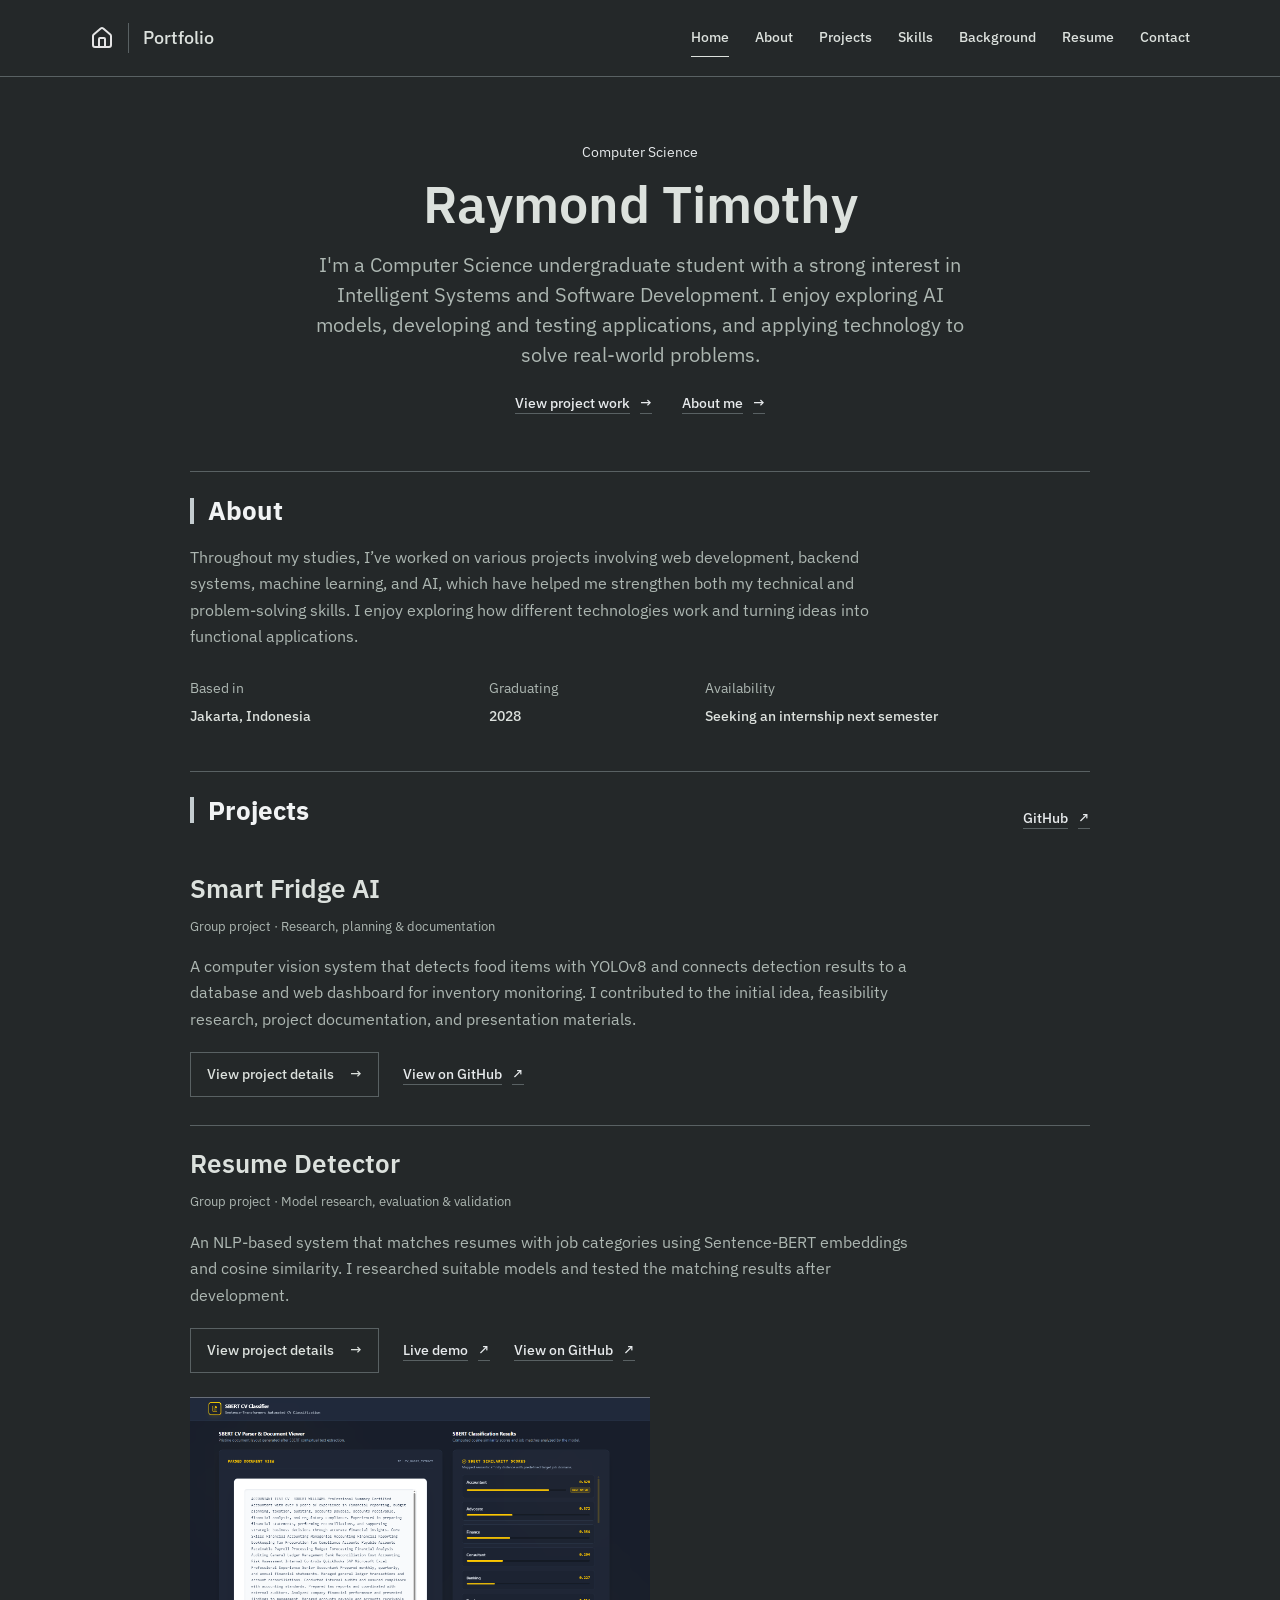
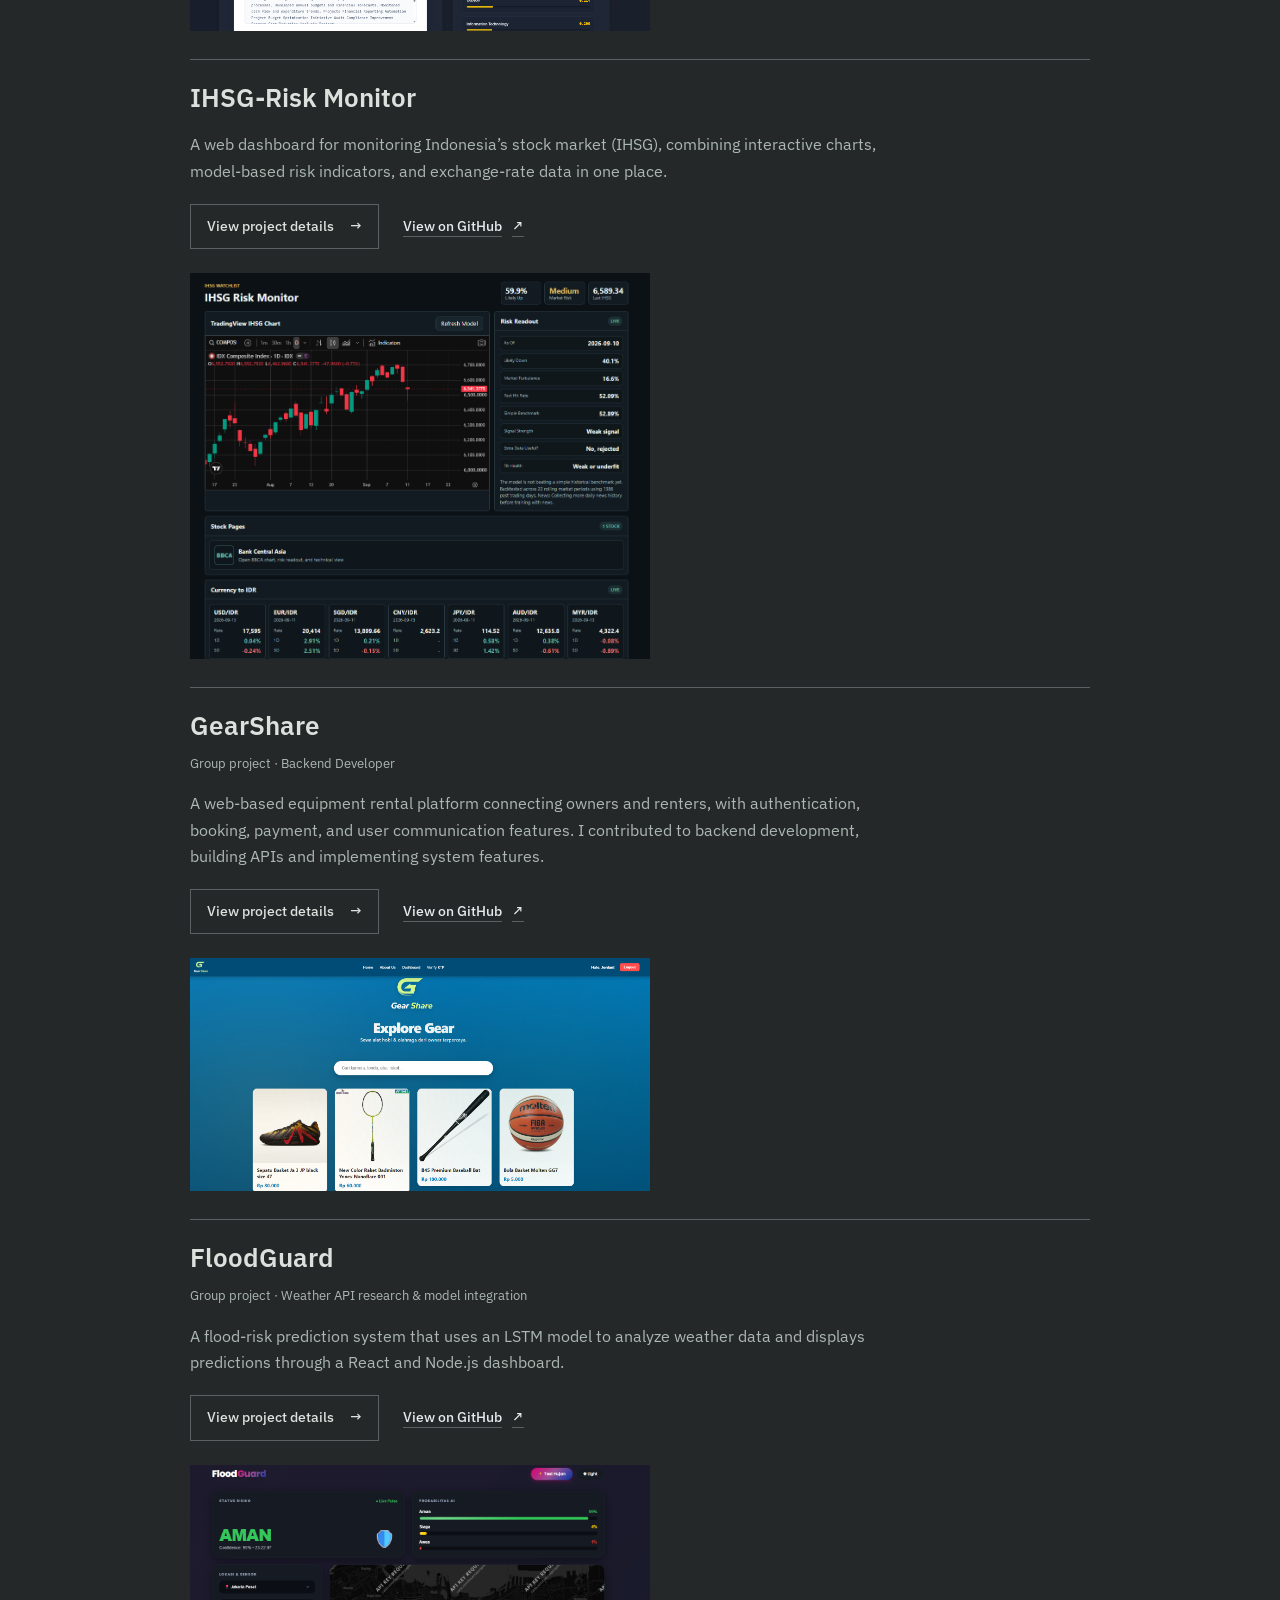
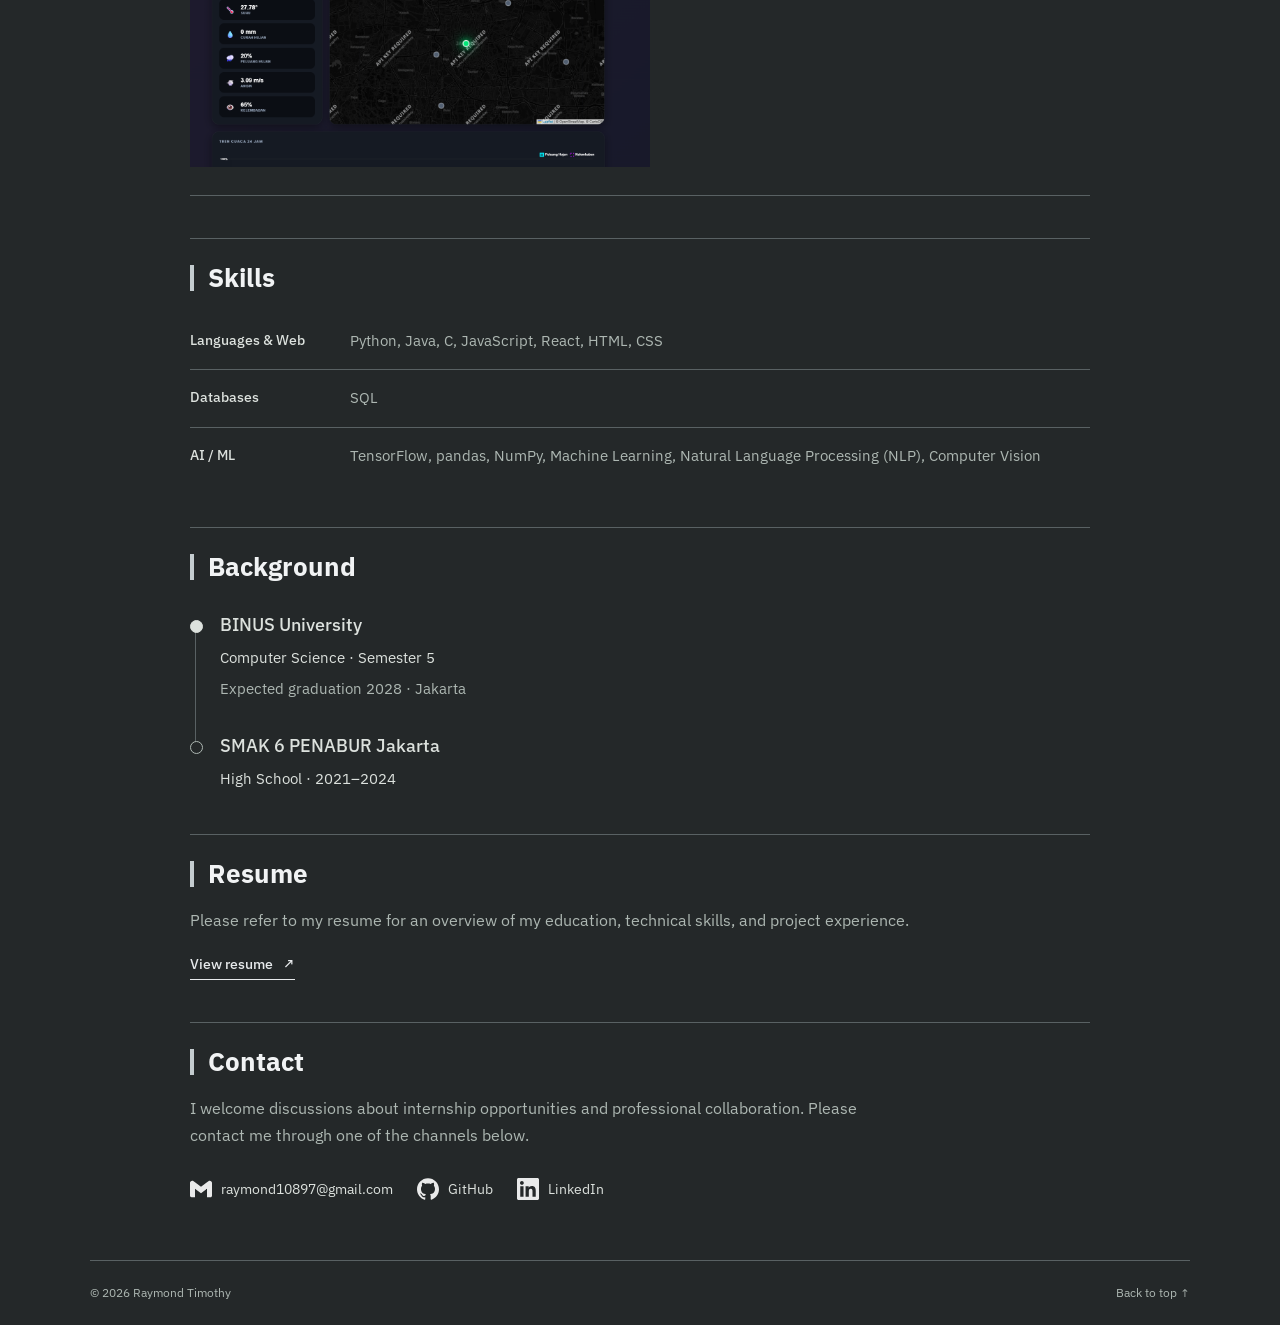
==== index.html @ d6588d93 "Initial commit" ====
<!doctype html>
<html lang="en">
<head>
  <meta charset="UTF-8" />
  <meta name="viewport" content="width=device-width, initial-scale=1" />
  <meta name="theme-color" content="#242829" />
  <meta name="description" content="Raymond Timothy, Computer Science student at Bina Nusantara University. Project work, academic background, resume, and contact information." />
  <title>Raymond Timothy | Portfolio</title>
  <link rel="icon" type="image/svg+xml" href="data:image/svg+xml,%3Csvg xmlns='http://www.w3.org/2000/svg' viewBox='0 0 64 64'%3E%3Crect width='64' height='64' rx='6' fill='%23844b38'/%3E%3Ctext x='12' y='45' font-family='Arial' font-size='40' fill='white'%3Er%3C/text%3E%3C/svg%3E" />
  <link rel="stylesheet" href="styles.css?v=20260926-previews" />
  <script src="script.js?v=20260923" defer></script>
</head>
<body>
  <a class="skip-link" href="#main">Skip to content</a>
  <header class="site-header">
    <div class="wrap header-inner">
      <a class="wordmark" href="#home" aria-label="Raymond Timothy, home" title="Home"><img class="home-icon" src="assets/house.svg" width="24" height="24" alt="" /><span>Portfolio</span></a>
      <button class="menu-toggle" type="button" aria-expanded="false" aria-controls="site-nav">Menu</button>
      <nav class="site-nav" id="site-nav" aria-label="Main navigation">
        <a href="#home" class="active" aria-current="location">Home</a>
        <a href="#about">About</a>
        <a href="#projects">Projects</a>
        <a href="#skills">Skills</a>
        <a href="#background">Background</a>
        <a href="#resume">Resume</a>
        <a href="#contact">Contact</a>
      </nav>
    </div>
  </header>
  <main id="main" class="wrap">
    <section class="intro" id="home" aria-labelledby="intro-title">
      <p class="intro-label">Computer Science</p>
      <h1 id="intro-title">Raymond Timothy</h1>
      <p class="intro-copy">I'm a Computer Science undergraduate student with a strong interest in Intelligent Systems and Software Development. I enjoy exploring AI models, developing and testing applications, and applying technology to solve real-world problems.</p>
      <div class="intro-links"><a class="text-link" href="#projects">View project work <span aria-hidden="true">&rarr;</span></a><a class="text-link" href="#about">About me <span aria-hidden="true">&rarr;</span></a></div>
    </section>

    <div class="portfolio-grid">
      <section class="section about-section" id="about" aria-labelledby="about-title">
        <h2 id="about-title">About</h2>
        <p class="section-copy">Throughout my studies, I&rsquo;ve worked on various projects involving web development, backend systems, machine learning, and AI, which have helped me strengthen both my technical and problem-solving skills. I enjoy exploring how different technologies work and turning ideas into functional applications.</p>
        <dl class="about-facts"><div><dt>Based in</dt><dd>Jakarta, Indonesia</dd></div><div><dt>Graduating</dt><dd>2028</dd></div><div><dt>Availability</dt><dd>Seeking an internship next semester</dd></div></dl>
      </section>

      <section class="section projects-section" id="projects" aria-labelledby="projects-title">
        <div class="section-heading"><h2 id="projects-title">Projects</h2><a class="text-link" href="https://github.com/Ray1312" target="_blank" rel="noopener noreferrer">GitHub <span aria-hidden="true">&nearr;</span></a></div>
        <div class="project-list">
          <article class="project project-showcase" aria-labelledby="smart-fridge-title">
            <h3 id="smart-fridge-title">Smart Fridge AI</h3>
            <p class="section-note">Group project &middot; Research, planning &amp; documentation</p>
            <p class="section-copy">A computer vision system that detects food items with YOLOv8 and connects detection results to a database and web dashboard for inventory monitoring. I contributed to the initial idea, feasibility research, project documentation, and presentation materials.</p>
            <div class="project-actions">
              <a class="button secondary" href="smart-fridge-ai.html">View project details <span aria-hidden="true">&rarr;</span></a>
              <a class="text-link" href="https://github.com/FireClow/smart-fridge-ai" target="_blank" rel="noopener noreferrer">View on GitHub <span aria-hidden="true">&nearr;</span></a>
            </div>
          </article>
          <article class="project project-showcase" aria-labelledby="resume-detector-title">
            <h3 id="resume-detector-title">Resume Detector</h3>
            <p class="section-note">Group project &middot; Model research, evaluation &amp; validation</p>
            <p class="section-copy">An NLP-based system that matches resumes with job categories using Sentence-BERT embeddings and cosine similarity. I researched suitable models and tested the matching results after development.</p>
            <div class="project-actions">
              <a class="button secondary" href="resume-detector.html">View project details <span aria-hidden="true">&rarr;</span></a>
              <a class="text-link" href="https://nlp-project-taupe.vercel.app/" target="_blank" rel="noopener noreferrer">Live demo <span aria-hidden="true">&nearr;</span></a>
              <a class="text-link" href="https://github.com/berubob/Natural-Language-Processing-Project-Binus" target="_blank" rel="noopener noreferrer">View on GitHub <span aria-hidden="true">&nearr;</span></a>
            </div>
            <a class="project-screenshot" href="assets/resume-detector-results.png" target="_blank" rel="noopener" aria-label="View full-size Resume Detector screenshot"><img src="assets/resume-detector-results.png" width="1790" height="911" alt="Resume Detector displaying an accountant test resume and ranked job-category similarity scores, with Accountant as the best match" loading="lazy" /></a>
          </article>
          <article class="project project-showcase" aria-labelledby="ihsg-title">
            <h3 id="ihsg-title">IHSG-Risk Monitor</h3>
            <p class="section-copy">A web dashboard for monitoring Indonesia&rsquo;s stock market (IHSG), combining interactive charts, model-based risk indicators, and exchange-rate data in one place.</p>
            <div class="project-actions">
              <a class="button secondary" href="ihsg-risk-monitor.html">View project details <span aria-hidden="true">&rarr;</span></a>
              <a class="text-link" href="https://github.com/Ray1312/IHSG-Risk-Monitor" target="_blank" rel="noopener noreferrer">View on GitHub <span aria-hidden="true">&nearr;</span></a>
            </div>
            <a class="project-screenshot" href="assets/ihsg-risk-monitor.png" target="_blank" rel="noopener" aria-label="View full-size IHSG-Risk Monitor screenshot">
              <img src="assets/ihsg-risk-monitor.png" alt="IHSG-Risk Monitor dashboard with a stock chart, market-risk indicators, and currency exchange rates" loading="lazy" />
            </a>
          </article>
          <article class="project project-showcase" aria-labelledby="gearshare-title">
            <h3 id="gearshare-title">GearShare</h3>
            <p class="section-note">Group project &middot; Backend Developer</p>
            <p class="section-copy">A web-based equipment rental platform connecting owners and renters, with authentication, booking, payment, and user communication features. I contributed to backend development, building APIs and implementing system features.</p>
            <div class="project-actions">
              <a class="button secondary" href="gearshare.html">View project details <span aria-hidden="true">&rarr;</span></a>
              <a class="text-link" href="https://github.com/JordanSC10/AOL-Software-Engineering-Kelompok-7-LD01" target="_blank" rel="noopener noreferrer">View on GitHub <span aria-hidden="true">&nearr;</span></a>
            </div>
            <a class="project-screenshot" href="assets/gearshare-home.png" target="_blank" rel="noopener" aria-label="View full-size GearShare home-page screenshot"><img src="assets/gearshare-home.png" width="1735" height="878" alt="GearShare home page with equipment search, sports-equipment listings, and rental prices" loading="lazy" /></a>
          </article>
          <article class="project project-showcase" aria-labelledby="floodguard-title">
            <h3 id="floodguard-title">FloodGuard</h3>
            <p class="section-note">Group project &middot; Weather API research &amp; model integration</p>
            <p class="section-copy">A flood-risk prediction system that uses an LSTM model to analyze weather data and displays predictions through a React and Node.js dashboard.</p>
            <div class="project-actions">
              <a class="button secondary" href="floodguard.html">View project details <span aria-hidden="true">&rarr;</span></a>
              <a class="text-link" href="https://github.com/Ray1312/FloodGuard" target="_blank" rel="noopener noreferrer">View on GitHub <span aria-hidden="true">&nearr;</span></a>
            </div>
            <a class="project-screenshot" href="assets/floodguard.png" target="_blank" rel="noopener" aria-label="View full-size FloodGuard screenshot"><img src="assets/floodguard.png" alt="FloodGuard dashboard showing flood-risk status, model probabilities, weather readings, and a location map" loading="lazy" /></a>
          </article>
        </div>
      </section>

      <section class="section skills-section" id="skills" aria-labelledby="skills-title">
        <h2 id="skills-title">Skills</h2>
        <dl class="skills-list">
          <div><dt>Languages &amp; Web</dt><dd>Python, Java, C, JavaScript, React, HTML, CSS</dd></div>
          <div><dt>Databases</dt><dd>SQL</dd></div>
          <div><dt>AI / ML</dt><dd>TensorFlow, pandas, NumPy, Machine Learning, Natural Language Processing (NLP), Computer Vision</dd></div>
        </dl>
      </section>

      <section class="section background-section" id="background" aria-labelledby="background-title">
        <h2 id="background-title">Background</h2>
        <ol class="education-timeline" id="education" aria-label="Education, most recent first">
          <li class="background-entry current">
            <h3>BINUS University</h3>
            <p>Computer Science &middot; Semester 5</p>
            <p class="muted">Expected graduation 2028 &middot; Jakarta</p>
          </li>
          <li class="background-entry">
            <h3>SMAK 6 PENABUR Jakarta</h3>
            <p>High School &middot; 2021&ndash;2024</p>
          </li>
        </ol>
        <!-- Add professional experience here when available. -->
      </section>

      <section class="section resume-section" id="resume" aria-labelledby="resume-title">
        <h2 id="resume-title">Resume</h2>
        <p class="section-copy">Please refer to my resume for an overview of my education, technical skills, and project experience.</p>
        <a class="text-link document-link" href="https://canva.link/f8ffrnhii37bnav" target="_blank" rel="noopener noreferrer">View resume <span aria-hidden="true">&nearr;</span></a>
      </section>

      <section class="section contact-section" id="contact" aria-labelledby="contact-title">
        <h2 id="contact-title">Contact</h2>
        <p class="section-copy">I welcome discussions about internship opportunities and professional collaboration. Please contact me through one of the channels below.</p>
        <div class="contact-socials">
          <a href="mailto:raymond10897@gmail.com" title="Email raymond10897@gmail.com" aria-label="Email Raymond Timothy at raymond10897@gmail.com"><img src="assets/gmail.svg" width="22" height="22" alt="" /><span>raymond10897@gmail.com</span></a>
          <a href="https://github.com/Ray1312" target="_blank" rel="noopener noreferrer" title="Raymond Timothy on GitHub"><img src="assets/github.svg" width="22" height="22" alt="" /><span>GitHub</span></a>
          <a href="https://www.linkedin.com/in/raymond-5a33a2325" target="_blank" rel="noopener noreferrer" title="Raymond Timothy on LinkedIn"><img src="assets/linkedin.svg" width="22" height="22" alt="" /><span>LinkedIn</span></a>
        </div>
      </section>
    </div>
  </main>
  <footer class="site-footer wrap"><span>&copy; <span id="year">2026</span> Raymond Timothy</span><a href="#home">Back to top <span aria-hidden="true">&uarr;</span></a></footer>
</body>
</html>
---- styles.css ----
@import url('https://fonts.googleapis.com/css2?family=IBM+Plex+Sans:wght@400;500;600;700&display=swap');
:root {
  color-scheme:dark;
  --background:#242829;
  --surface:var(--background);
  --ink:#dce1dd;
  --muted:#adb7b2;
  --line:#596163;
  --accent:#e7eaec;
  --accent-background:radial-gradient(circle at top left, rgba(59, 130, 246, 0.10), transparent 35%), linear-gradient(135deg, #161A1D 0%, #1D2327 50%, #111416 100%);
  --green:var(--accent);
  --burgundy:var(--accent);
  --focus:#9eced8;
}
* { box-sizing:border-box; letter-spacing:0; }
html { scroll-behavior:smooth; scroll-padding-top:96px; }
body {
  margin:0;
  min-height:100vh;
  background:var(--background);
  color:var(--ink);
  font:16px/1.65 'IBM Plex Sans',Arial,sans-serif;
}
button,a { font:inherit; }
a { color:inherit; text-decoration:none; }
a:focus-visible,button:focus-visible,summary:focus-visible { outline:3px solid var(--focus); outline-offset:5px; }
button,summary { cursor:pointer; }
h1,h2,h3,p,figure { margin:0; }
img { display:block; max-width:100%; }
.wrap { width:min(1100px,calc(100% - 64px)); margin-inline:auto; }
.skip-link { position:absolute; top:-90px; left:18px; z-index:100; padding:10px 16px; background:var(--ink); color:var(--background); }
.skip-link:focus { top:12px; }
.site-header { position:sticky; top:0; z-index:20; background:var(--background); border-bottom:1px solid var(--line); }
.header-inner { min-height:76px; display:flex; align-items:center; justify-content:space-between; gap:30px; }
.wordmark { display:flex; align-items:center; gap:14px; min-height:44px; font-size:18px; font-weight:500; white-space:nowrap; }
.home-icon { width:24px; height:24px; flex-shrink:0; filter:invert(1); opacity:.88; }
.wordmark > span:last-child { border-left:1px solid var(--line); padding-left:14px; }
.site-nav { display:flex; align-items:center; gap:26px; }
.site-nav a { position:relative; color:var(--ink); font-size:14px; font-weight:500; padding:10px 0; }
.site-nav a::after { content:''; position:absolute; bottom:3px; left:0; right:0; height:1px; background:var(--ink); transform:scaleX(0); transform-origin:left; transition:transform .16s; }
.site-nav a:hover::after,.site-nav a.active::after { transform:scaleX(1); }
.menu-toggle { display:none; border:1px solid var(--line); color:var(--ink); background:transparent; padding:7px 12px; border-radius:0; font-size:14px; }
.intro { padding:64px 0 56px; }
.intro-label { font-size:14px; color:var(--accent); margin-bottom:10px; }
h1 { font-size:52px; line-height:1.15; font-weight:600; }
h1 > span { color:var(--accent); }
.intro-copy { max-width:650px; font-size:20px; color:var(--muted); line-height:1.5; margin-top:16px; }
.intro-links { display:flex; flex-wrap:wrap; gap:30px; margin-top:22px; }
.text-link { display:inline-flex; align-items:center; gap:10px; color:var(--accent); font-size:14px; font-weight:500; text-decoration:underline; text-decoration-color:var(--line); text-decoration-thickness:1px; text-underline-offset:5px; transition:text-decoration-color .15s; }
.text-link:hover { text-decoration-color:currentColor; }
.portfolio-grid { display:grid; grid-template-columns:minmax(0,1fr); gap:42px; padding-bottom:48px; align-items:start; }
.section { min-width:0; border-top:1px solid var(--line); padding-top:22px; background:transparent; }
h2 { font-size:22px; font-weight:700; line-height:1.3; }
.section h2 { display:flex; align-items:center; gap:14px; color:#f1f3f4; font-size:26px; }
.section h2::before { content:''; width:4px; height:26px; flex-shrink:0; background:#c4cccf; }
.section-heading { display:flex; justify-content:space-between; align-items:baseline; gap:20px; }
.section-note { font-size:13px; color:var(--muted); margin-top:10px; }
.section-copy { max-width:72ch; color:var(--muted); margin-top:16px; }
.project-list { margin-top:20px; }
.project { border-bottom:1px solid var(--line); }
.project-showcase { padding:20px 0 28px; }
.project-showcase h3 { font-size:26px; font-weight:600; line-height:1.35; overflow-wrap:anywhere; }
.project-actions { display:flex; align-items:center; flex-wrap:wrap; gap:16px 24px; margin-top:20px; }
.project-actions .button:hover { border-color:var(--accent); }
.project-page h1 { overflow-wrap:anywhere; }
.project-page .project-screenshot { margin-top:28px; }
.project-screenshot { display:block; width:100%; margin-top:24px; }
.projects-section .project-screenshot { max-width:460px; }
.project-screenshot img { width:100%; height:auto; }
.project-screenshot img[src$="ihsg-risk-monitor.png"] { aspect-ratio:1067 / 894; object-fit:cover; object-position:bottom; }
.case-study summary { list-style:none; padding:20px 0; }
.case-study summary::-webkit-details-marker { display:none; }
.case-study summary h3 { display:flex; align-items:center; justify-content:space-between; gap:20px; font-size:26px; font-weight:600; line-height:1.35; transition:color .15s; }
.case-study summary:hover h3,.case-study[open] summary h3 { color:var(--accent); }
.project-action { display:inline-flex; align-items:center; gap:16px; flex-shrink:0; font-size:13px; font-weight:400; color:var(--muted); }
.disclosure-icon { display:inline-grid; place-items:center; width:24px; height:24px; font-size:23px; color:var(--ink); transition:transform .15s; }
.case-study[open] .disclosure-icon { transform:rotate(45deg); }
.project-details { margin:2px 0 16px; }
.project-details > div { display:grid; grid-template-columns:85px minmax(0,1fr); gap:15px; padding:7px 0; font-size:14px; }
.project-details dt { font-weight:500; }
.project-details dd { color:var(--muted); margin:0; }
.project-links { color:var(--muted); font-size:13px; padding-bottom:20px; }
.about-facts { margin:20px 0 0; }
.about-facts > div { display:grid; grid-template-columns:95px minmax(0,1fr); gap:14px; padding:5px 0; font-size:14px; }
.about-facts dt { color:var(--muted); }
.about-facts dd { margin:0; font-weight:500; }
.about-visual { max-width:650px; margin-top:22px; }
.about-visual img { width:100%; height:128px; object-fit:cover; object-position:center 57%; border-radius:0; filter:saturate(.65); }
.skills-list { margin:18px 0 0; }
.skills-list > div { display:grid; grid-template-columns:140px minmax(0,1fr); gap:20px; padding:10px 0; }
.skills-list dt { font-size:14px; font-weight:500; }
.skills-list dd { margin:0; color:var(--muted); font-size:15px; }
.background-entry { margin-top:22px; }
.education-timeline { list-style:none; margin:28px 0 0; padding:0; }
.education-timeline .background-entry { position:relative; margin:0; padding:0 0 32px 30px; }
.education-timeline .background-entry:last-child { padding-bottom:0; }
.education-timeline .background-entry:not(:last-child)::before { content:''; position:absolute; left:5px; top:13px; bottom:-9px; width:1px; background:var(--line); }
.education-timeline .background-entry::after { content:''; position:absolute; left:0; top:8px; width:11px; height:11px; border:1px solid var(--muted); border-radius:50%; background:var(--background); }
.education-timeline .background-entry.current::after { background:var(--ink); border-color:var(--ink); }
.entry-label { font-size:13px; color:var(--accent); margin-bottom:8px; }
.background-entry h3 { font-size:18px; font-weight:500; line-height:1.45; margin-bottom:8px; }
.background-entry p { font-size:15px; }
.muted { color:var(--muted); }
.background-entry .muted { margin-top:6px; }
.document-link { margin-top:20px; border-bottom:1px solid var(--accent); padding-bottom:3px; text-decoration:none; }
.contact-socials { display:flex; align-items:center; flex-wrap:wrap; gap:14px 24px; margin-top:20px; }
.contact-socials a { display:inline-flex; align-items:center; gap:9px; min-height:44px; font-size:14px; border-bottom:1px solid transparent; transition:border-color .15s; }
.contact-socials a:hover { border-color:var(--accent); }
.contact-socials img { width:22px; height:22px; object-fit:contain; filter:invert(1); opacity:.9; }
.site-footer { border-top:1px solid var(--line); display:flex; justify-content:space-between; gap:20px; padding-block:22px; color:var(--muted); font-size:12px; }
.site-footer a:hover { color:var(--accent); }
.button { display:inline-flex; align-items:center; justify-content:center; gap:16px; padding:10px 16px; min-height:44px; font-size:14px; font-weight:500; border-radius:0; border:1px solid var(--line); }
.primary { background:var(--accent-background); border-color:var(--line); color:var(--accent); }
.primary:hover { border-color:var(--accent); }
.secondary { background:transparent; }
#main.wrap { max-width:900px; text-align:left; }
#home { text-align:center; }
#home .intro-copy { margin-inline:auto; }
#home .intro-links { justify-content:center; }
.about-facts { display:grid; grid-template-columns:1fr .7fr 1.4fr; gap:24px; margin-top:28px; }
.about-facts > div { display:block; padding:0; }
.about-facts dd { margin-top:5px; }
.skills-list > div + div { border-top:1px solid var(--line); }
.skills-list > div { padding-block:16px; }
.project-page .intro-copy { max-width:72ch; font-size:18px; }
.site-footer { flex-wrap:wrap; }
@media(max-width:1000px) {
  .portfolio-grid { gap:38px 42px; }
  .site-nav { gap:18px; }
  .wordmark > span:last-child { display:none; }
}
@media(max-width:800px) {
  .wrap { width:calc(100% - 40px); }
  .header-inner { min-height:68px; }
  .wordmark > span:last-child { display:inline; }
  .menu-toggle { display:block; }
  .site-nav { display:none; position:absolute; top:68px; left:0; right:0; padding:10px 20px 18px; background:var(--background); border-bottom:1px solid var(--line); }
  .site-nav.open { display:grid; grid-template-columns:repeat(2,minmax(0,1fr)); gap:2px 26px; }
  .site-nav a { padding-block:10px; }
  .intro { padding:36px 0; }
  h1 { font-size:42px; }
  .intro-copy { font-size:18px; }
  .portfolio-grid { grid-template-columns:1fr; gap:34px; padding-bottom:36px; }
  .section { padding-top:20px; }
  .about-visual { max-width:450px; }
  .about-visual img { height:160px; }
  .skills-list > div { grid-template-columns:140px minmax(0,1fr); gap:20px; }
}
@media(max-width:600px) {
  .about-facts { grid-template-columns:1fr; gap:14px; }
  .about-facts > div { display:grid; grid-template-columns:95px minmax(0,1fr); gap:14px; }
  .about-facts dd { margin:0; }
  .skills-list > div { grid-template-columns:1fr; gap:5px; }
  .section-heading { flex-wrap:wrap; }
}
@media(max-width:420px) {
  h1 { font-size:36px; }
  .intro-copy { font-size:17px; }
  .desktop-break { display:none; }
  .case-study summary h3 { font-size:24px; gap:12px; }
  .project-action { gap:10px; }
  .skills-list > div { grid-template-columns:1fr; gap:4px; }
  .contact-socials { gap:12px 18px; }
}
@media(prefers-reduced-motion:reduce) {
  html { scroll-behavior:auto; }
  *,*::before,*::after { transition:none !important; }
}
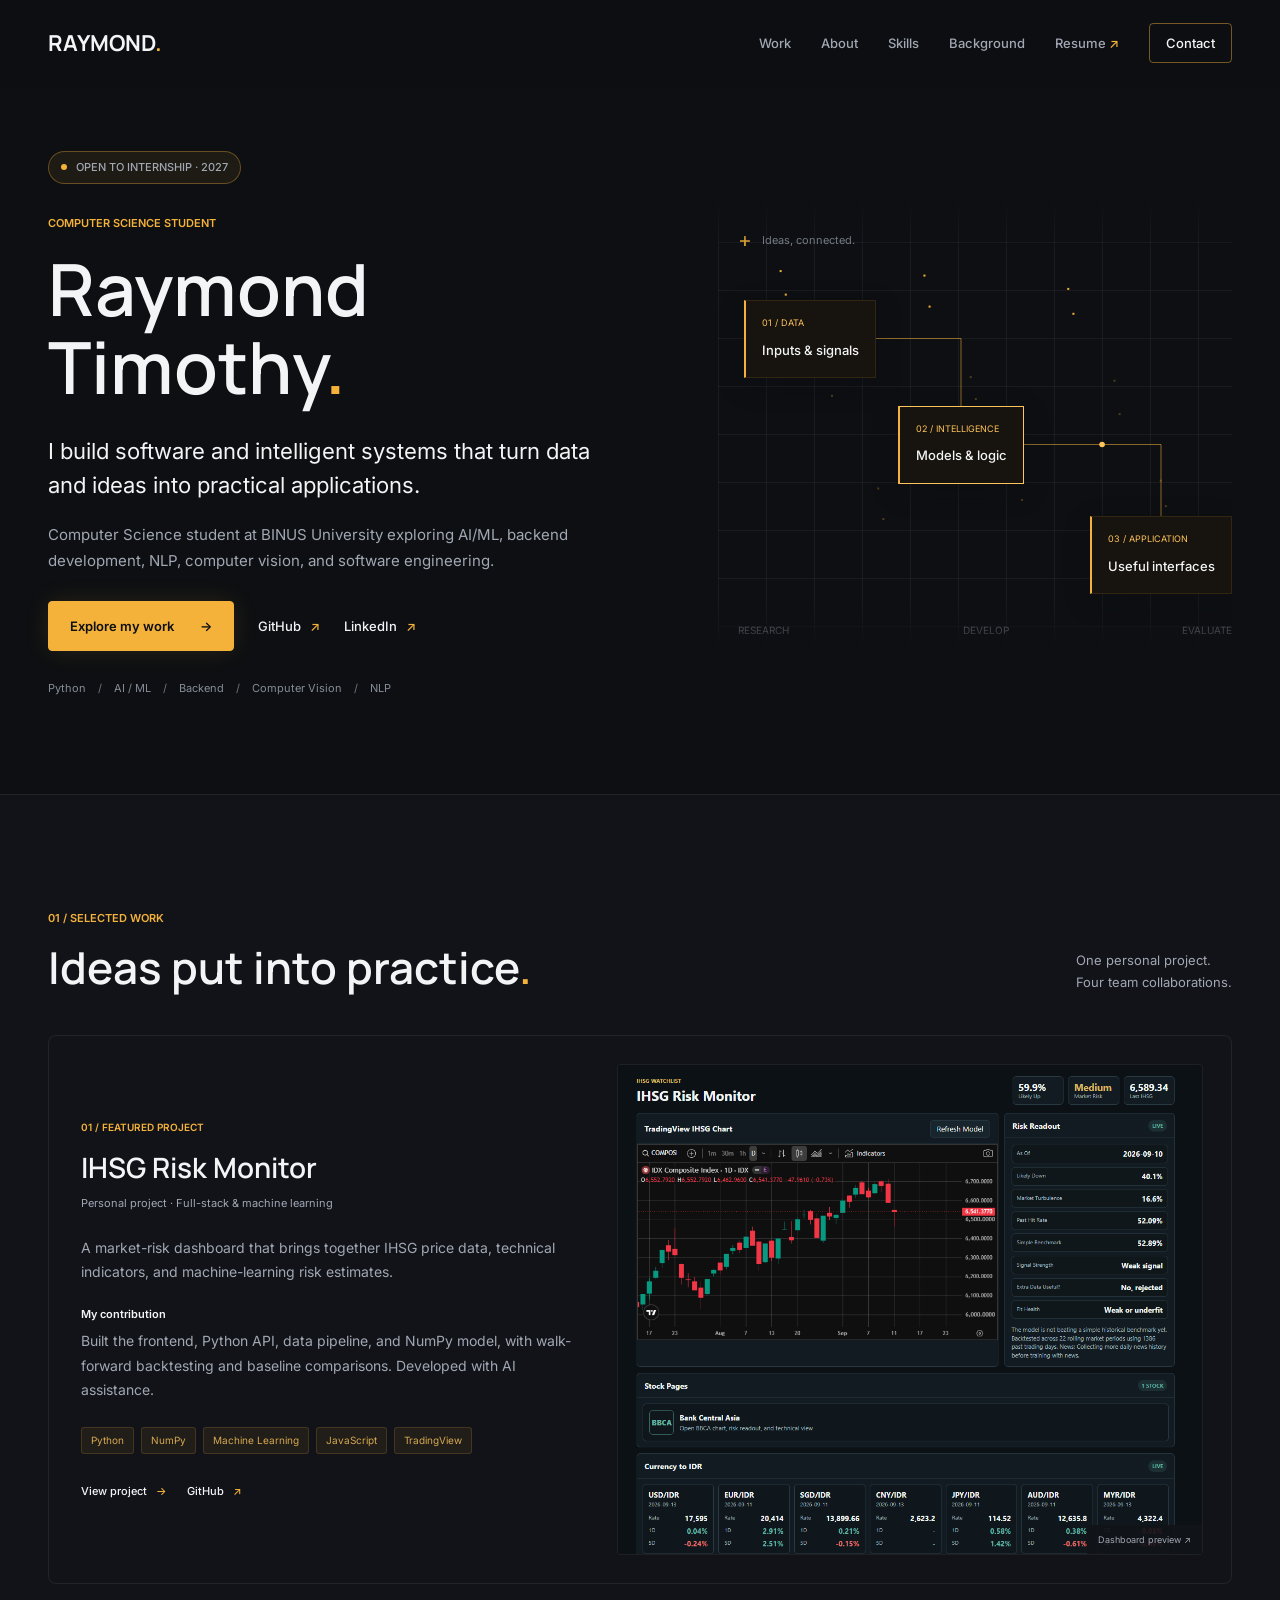
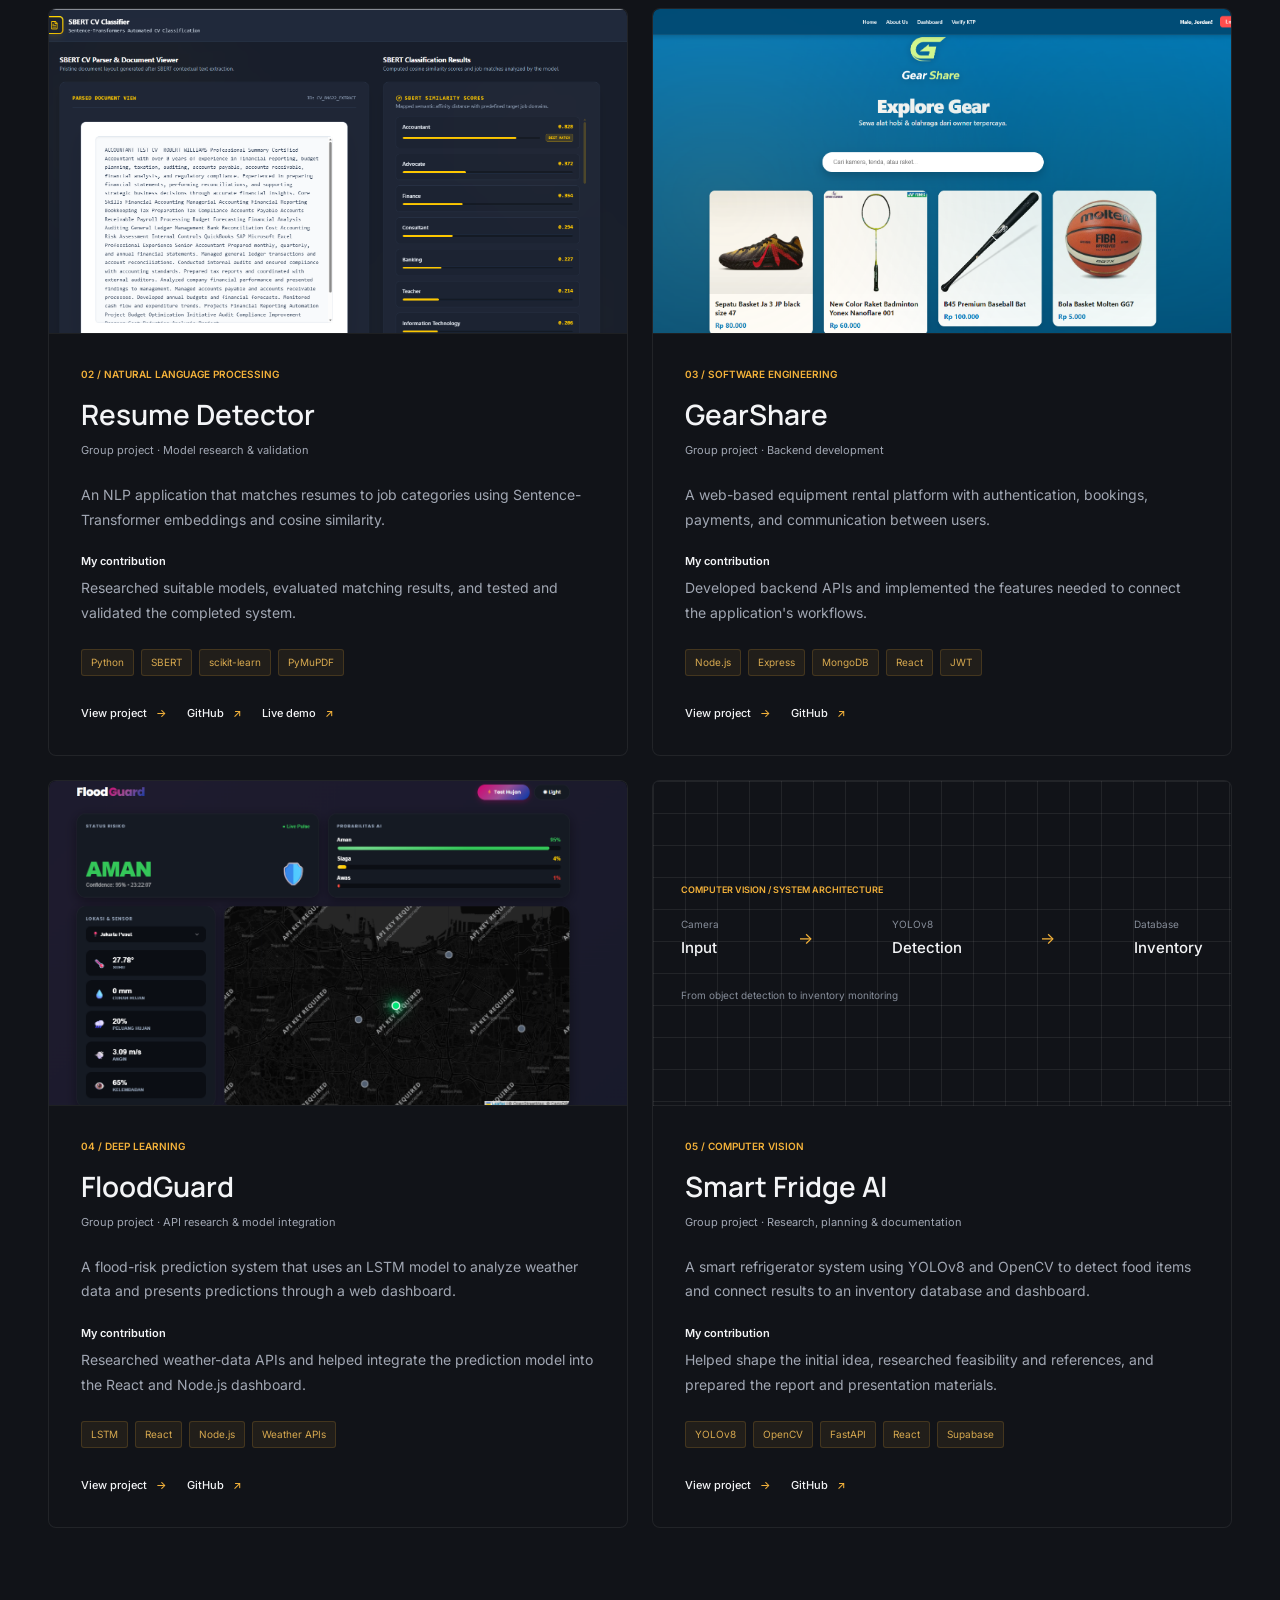
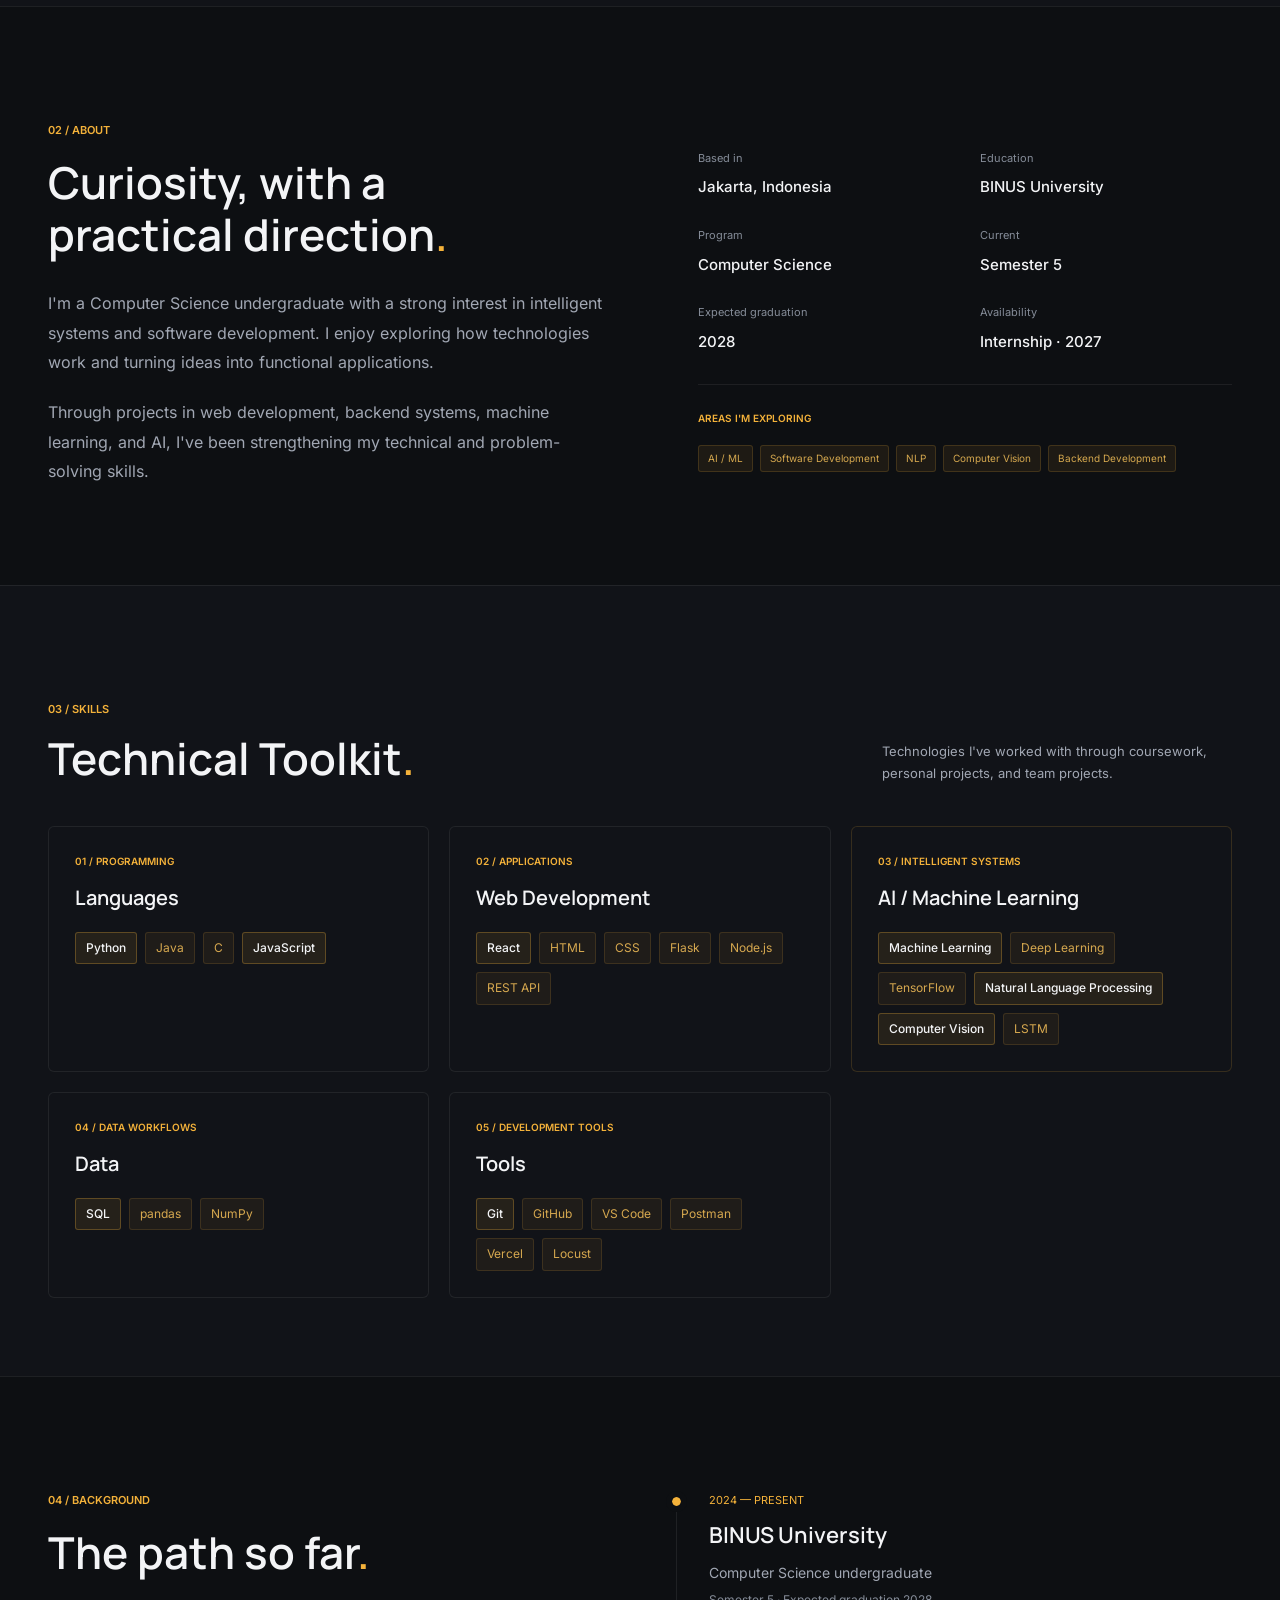
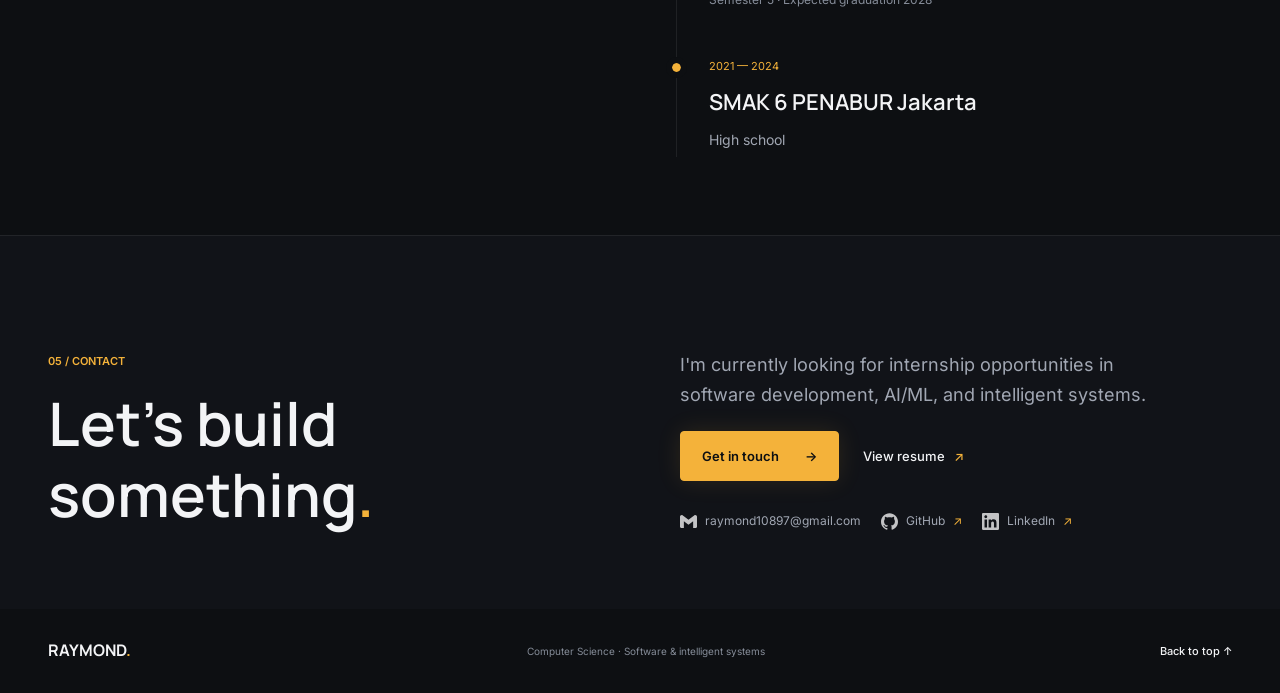
==== commit 86c20265: "Update portfolio design" ====
--- a/index.html
+++ b/index.html
@@ -3,144 +3,107 @@
 <head>
   <meta charset="UTF-8" />
   <meta name="viewport" content="width=device-width, initial-scale=1" />
-  <meta name="theme-color" content="#242829" />
-  <meta name="description" content="Raymond Timothy, Computer Science student at Bina Nusantara University. Project work, academic background, resume, and contact information." />
-  <title>Raymond Timothy | Portfolio</title>
-  <link rel="icon" type="image/svg+xml" href="data:image/svg+xml,%3Csvg xmlns='http://www.w3.org/2000/svg' viewBox='0 0 64 64'%3E%3Crect width='64' height='64' rx='6' fill='%23844b38'/%3E%3Ctext x='12' y='45' font-family='Arial' font-size='40' fill='white'%3Er%3C/text%3E%3C/svg%3E" />
-  <link rel="stylesheet" href="styles.css?v=20260926-previews" />
-  <script src="script.js?v=20260923" defer></script>
+  <meta name="theme-color" content="#0D0F12" />
+  <meta name="description" content="Raymond Timothy, Computer Science student at BINUS University. Explore software and AI projects, research, and contributions. Open to internships in 2027." />
+  <title>Raymond Timothy | Software &amp; AI Portfolio</title>
+  <link rel="stylesheet" href="styles.css?v=20261005-amber-skills" />
+  <script src="script.js?v=20261005-amber" defer></script>
 </head>
 <body>
   <a class="skip-link" href="#main">Skip to content</a>
   <header class="site-header">
     <div class="wrap header-inner">
-      <a class="wordmark" href="#home" aria-label="Raymond Timothy, home" title="Home"><img class="home-icon" src="assets/house.svg" width="24" height="24" alt="" /><span>Portfolio</span></a>
-      <button class="menu-toggle" type="button" aria-expanded="false" aria-controls="site-nav">Menu</button>
+      <a class="wordmark" href="#home" aria-label="Raymond Timothy, home">RAYMOND<span>.</span></a>
+      <button class="menu-toggle" type="button" aria-label="Open navigation" aria-expanded="false" aria-controls="site-nav"><span></span><span></span></button>
       <nav class="site-nav" id="site-nav" aria-label="Main navigation">
-        <a href="#home" class="active" aria-current="location">Home</a>
-        <a href="#about">About</a>
-        <a href="#projects">Projects</a>
-        <a href="#skills">Skills</a>
-        <a href="#background">Background</a>
-        <a href="#resume">Resume</a>
-        <a href="#contact">Contact</a>
+        <a href="#projects">Work</a><a href="#about">About</a><a href="#skills">Skills</a><a href="#background">Background</a>
+        <a href="https://canva.link/f8ffrnhii37bnav" target="_blank" rel="noopener noreferrer">Resume <span aria-hidden="true">&#8599;</span></a><a class="nav-contact" href="#contact">Contact</a>
       </nav>
     </div>
   </header>
-  <main id="main" class="wrap">
-    <section class="intro" id="home" aria-labelledby="intro-title">
-      <p class="intro-label">Computer Science</p>
-      <h1 id="intro-title">Raymond Timothy</h1>
-      <p class="intro-copy">I'm a Computer Science undergraduate student with a strong interest in Intelligent Systems and Software Development. I enjoy exploring AI models, developing and testing applications, and applying technology to solve real-world problems.</p>
-      <div class="intro-links"><a class="text-link" href="#projects">View project work <span aria-hidden="true">&rarr;</span></a><a class="text-link" href="#about">About me <span aria-hidden="true">&rarr;</span></a></div>
+  <main id="main">
+    <section class="hero wrap" id="home" aria-labelledby="hero-title">
+      <div class="hero-copy">
+        <p class="status-pill"><span aria-hidden="true"></span>Open to internship &middot; 2027</p>
+        <p class="eyebrow">Computer Science student</p>
+        <h1 id="hero-title">Raymond<br />Timothy<span class="accent">.</span></h1>
+        <p class="hero-statement">I build software and intelligent systems that turn data and ideas into practical applications.</p>
+        <p class="hero-support">Computer Science student at BINUS University exploring AI/ML, backend development, NLP, computer vision, and software engineering.</p>
+        <div class="hero-actions"><a class="button primary" href="#projects">Explore my work <span aria-hidden="true">&#8594;</span></a><a class="text-link" href="https://github.com/Ray1312" target="_blank" rel="noopener noreferrer">GitHub <span aria-hidden="true">&#8599;</span></a><a class="text-link" href="https://www.linkedin.com/in/raymond-5a33a2325" target="_blank" rel="noopener noreferrer">LinkedIn <span aria-hidden="true">&#8599;</span></a></div>
+        <ul class="hero-topics" aria-label="Focus areas"><li>Python</li><li>AI / ML</li><li>Backend</li><li>Computer Vision</li><li>NLP</li></ul>
+      </div>
+      <div class="system-visual" role="img" aria-label="An animated system diagram connecting data, intelligence, and applications">
+        <div class="visual-caption"><span class="cross" aria-hidden="true">+</span> Ideas, connected.</div>
+        <canvas id="network-canvas" aria-hidden="true"></canvas>
+        <div class="system-node node-input"><span>01 / Data</span><strong>Inputs &amp; signals</strong></div>
+        <div class="system-node node-model"><span>02 / Intelligence</span><strong>Models &amp; logic</strong></div>
+        <div class="system-node node-output"><span>03 / Application</span><strong>Useful interfaces</strong></div>
+        <div class="visual-footer"><span>Research</span><span>Develop</span><span>Evaluate</span></div>
+      </div>
     </section>
-
-    <div class="portfolio-grid">
-      <section class="section about-section" id="about" aria-labelledby="about-title">
-        <h2 id="about-title">About</h2>
-        <p class="section-copy">Throughout my studies, I&rsquo;ve worked on various projects involving web development, backend systems, machine learning, and AI, which have helped me strengthen both my technical and problem-solving skills. I enjoy exploring how different technologies work and turning ideas into functional applications.</p>
-        <dl class="about-facts"><div><dt>Based in</dt><dd>Jakarta, Indonesia</dd></div><div><dt>Graduating</dt><dd>2028</dd></div><div><dt>Availability</dt><dd>Seeking an internship next semester</dd></div></dl>
-      </section>
-
-      <section class="section projects-section" id="projects" aria-labelledby="projects-title">
-        <div class="section-heading"><h2 id="projects-title">Projects</h2><a class="text-link" href="https://github.com/Ray1312" target="_blank" rel="noopener noreferrer">GitHub <span aria-hidden="true">&nearr;</span></a></div>
-        <div class="project-list">
-          <article class="project project-showcase" aria-labelledby="smart-fridge-title">
-            <h3 id="smart-fridge-title">Smart Fridge AI</h3>
-            <p class="section-note">Group project &middot; Research, planning &amp; documentation</p>
-            <p class="section-copy">A computer vision system that detects food items with YOLOv8 and connects detection results to a database and web dashboard for inventory monitoring. I contributed to the initial idea, feasibility research, project documentation, and presentation materials.</p>
-            <div class="project-actions">
-              <a class="button secondary" href="smart-fridge-ai.html">View project details <span aria-hidden="true">&rarr;</span></a>
-              <a class="text-link" href="https://github.com/FireClow/smart-fridge-ai" target="_blank" rel="noopener noreferrer">View on GitHub <span aria-hidden="true">&nearr;</span></a>
-            </div>
+    <section class="section-band work-section" id="projects" aria-labelledby="work-title">
+      <div class="wrap">
+        <div class="section-heading" data-reveal><div><p class="eyebrow">01 / Selected work</p><h2 id="work-title">Ideas put into practice<span class="accent">.</span></h2></div><p class="heading-note">One personal project.<br />Four team collaborations.</p></div>
+        <article class="project-card featured-project" data-reveal>
+          <div class="card-copy">
+            <p class="project-index">01 / Featured project</p><h3>IHSG Risk Monitor</h3>
+            <p class="project-role">Personal project &middot; Full-stack &amp; machine learning</p>
+            <p>A market-risk dashboard that brings together IHSG price data, technical indicators, and machine-learning risk estimates.</p>
+            <p class="contribution"><span>My contribution</span>Built the frontend, Python API, data pipeline, and NumPy model, with walk-forward backtesting and baseline comparisons. Developed with AI assistance.</p>
+            <ul class="tech-tags" aria-label="Technologies"><li>Python</li><li>NumPy</li><li>Machine Learning</li><li>JavaScript</li><li>TradingView</li></ul>
+            <div class="project-actions"><a class="text-link case-link" href="ihsg-risk-monitor.html">View project <span aria-hidden="true">&#8594;</span></a><a class="text-link" href="https://github.com/Ray1312/IHSG-Risk-Monitor" target="_blank" rel="noopener noreferrer">GitHub <span aria-hidden="true">&#8599;</span></a></div>
+          </div>
+          <a class="project-media featured-media" href="assets/ihsg-risk-monitor.png" target="_blank" rel="noopener noreferrer" aria-label="Open full IHSG Risk Monitor screenshot"><img class="ihsg-image" src="assets/ihsg-risk-monitor.png" width="1067" height="910" alt="IHSG Risk Monitor dashboard with price chart, model readout, and currency rates" loading="lazy" /><span class="media-label">Dashboard preview &#8599;</span></a>
+        </article>
+        <div class="project-grid">
+          <article class="project-card" data-reveal>
+            <a class="project-media" href="assets/resume-detector-results.png" target="_blank" rel="noopener noreferrer" aria-label="Open full Resume Detector screenshot"><img src="assets/resume-detector-results.png" width="1790" height="911" alt="SBERT CV Classifier showing a parsed resume and job-category similarity results" loading="lazy" /></a>
+            <div class="card-copy"><p class="project-index">02 / Natural language processing</p><h3>Resume Detector</h3><p class="project-role">Group project &middot; Model research &amp; validation</p><p>An NLP application that matches resumes to job categories using Sentence-Transformer embeddings and cosine similarity.</p><p class="contribution"><span>My contribution</span>Researched suitable models, evaluated matching results, and tested and validated the completed system.</p><ul class="tech-tags" aria-label="Technologies"><li>Python</li><li>SBERT</li><li>scikit-learn</li><li>PyMuPDF</li></ul><div class="project-actions"><a class="text-link case-link" href="resume-detector.html">View project <span aria-hidden="true">&#8594;</span></a><a class="text-link" href="https://github.com/berubob/Natural-Language-Processing-Project-Binus" target="_blank" rel="noopener noreferrer">GitHub <span aria-hidden="true">&#8599;</span></a><a class="text-link" href="https://nlp-project-taupe.vercel.app/" target="_blank" rel="noopener noreferrer">Live demo <span aria-hidden="true">&#8599;</span></a></div></div>
           </article>
-          <article class="project project-showcase" aria-labelledby="resume-detector-title">
-            <h3 id="resume-detector-title">Resume Detector</h3>
-            <p class="section-note">Group project &middot; Model research, evaluation &amp; validation</p>
-            <p class="section-copy">An NLP-based system that matches resumes with job categories using Sentence-BERT embeddings and cosine similarity. I researched suitable models and tested the matching results after development.</p>
-            <div class="project-actions">
-              <a class="button secondary" href="resume-detector.html">View project details <span aria-hidden="true">&rarr;</span></a>
-              <a class="text-link" href="https://nlp-project-taupe.vercel.app/" target="_blank" rel="noopener noreferrer">Live demo <span aria-hidden="true">&nearr;</span></a>
-              <a class="text-link" href="https://github.com/berubob/Natural-Language-Processing-Project-Binus" target="_blank" rel="noopener noreferrer">View on GitHub <span aria-hidden="true">&nearr;</span></a>
-            </div>
-            <a class="project-screenshot" href="assets/resume-detector-results.png" target="_blank" rel="noopener" aria-label="View full-size Resume Detector screenshot"><img src="assets/resume-detector-results.png" width="1790" height="911" alt="Resume Detector displaying an accountant test resume and ranked job-category similarity scores, with Accountant as the best match" loading="lazy" /></a>
+          <article class="project-card" data-reveal>
+            <a class="project-media" href="assets/gearshare-home.png" target="_blank" rel="noopener noreferrer" aria-label="Open full GearShare screenshot"><img src="assets/gearshare-home.png" width="1735" height="878" alt="GearShare home page with equipment available for rent" loading="lazy" /></a>
+            <div class="card-copy"><p class="project-index">03 / Software engineering</p><h3>GearShare</h3><p class="project-role">Group project &middot; Backend development</p><p>A web-based equipment rental platform with authentication, bookings, payments, and communication between users.</p><p class="contribution"><span>My contribution</span>Developed backend APIs and implemented the features needed to connect the application's workflows.</p><ul class="tech-tags" aria-label="Technologies"><li>Node.js</li><li>Express</li><li>MongoDB</li><li>React</li><li>JWT</li></ul><div class="project-actions"><a class="text-link case-link" href="gearshare.html">View project <span aria-hidden="true">&#8594;</span></a><a class="text-link" href="https://github.com/JordanSC10/AOL-Software-Engineering-Kelompok-7-LD01" target="_blank" rel="noopener noreferrer">GitHub <span aria-hidden="true">&#8599;</span></a></div></div>
           </article>
-          <article class="project project-showcase" aria-labelledby="ihsg-title">
-            <h3 id="ihsg-title">IHSG-Risk Monitor</h3>
-            <p class="section-copy">A web dashboard for monitoring Indonesia&rsquo;s stock market (IHSG), combining interactive charts, model-based risk indicators, and exchange-rate data in one place.</p>
-            <div class="project-actions">
-              <a class="button secondary" href="ihsg-risk-monitor.html">View project details <span aria-hidden="true">&rarr;</span></a>
-              <a class="text-link" href="https://github.com/Ray1312/IHSG-Risk-Monitor" target="_blank" rel="noopener noreferrer">View on GitHub <span aria-hidden="true">&nearr;</span></a>
-            </div>
-            <a class="project-screenshot" href="assets/ihsg-risk-monitor.png" target="_blank" rel="noopener" aria-label="View full-size IHSG-Risk Monitor screenshot">
-              <img src="assets/ihsg-risk-monitor.png" alt="IHSG-Risk Monitor dashboard with a stock chart, market-risk indicators, and currency exchange rates" loading="lazy" />
-            </a>
+          <article class="project-card" data-reveal>
+            <a class="project-media flood-media" href="assets/floodguard.png" target="_blank" rel="noopener noreferrer" aria-label="Open full FloodGuard screenshot"><img src="assets/floodguard.png" width="1318" height="866" alt="FloodGuard dashboard with flood risk predictions, weather readings, and a map" loading="lazy" /></a>
+            <div class="card-copy"><p class="project-index">04 / Deep learning</p><h3>FloodGuard</h3><p class="project-role">Group project &middot; API research &amp; model integration</p><p>A flood-risk prediction system that uses an LSTM model to analyze weather data and presents predictions through a web dashboard.</p><p class="contribution"><span>My contribution</span>Researched weather-data APIs and helped integrate the prediction model into the React and Node.js dashboard.</p><ul class="tech-tags" aria-label="Technologies"><li>LSTM</li><li>React</li><li>Node.js</li><li>Weather APIs</li></ul><div class="project-actions"><a class="text-link case-link" href="floodguard.html">View project <span aria-hidden="true">&#8594;</span></a><a class="text-link" href="https://github.com/Ray1312/FloodGuard" target="_blank" rel="noopener noreferrer">GitHub <span aria-hidden="true">&#8599;</span></a></div></div>
           </article>
-          <article class="project project-showcase" aria-labelledby="gearshare-title">
-            <h3 id="gearshare-title">GearShare</h3>
-            <p class="section-note">Group project &middot; Backend Developer</p>
-            <p class="section-copy">A web-based equipment rental platform connecting owners and renters, with authentication, booking, payment, and user communication features. I contributed to backend development, building APIs and implementing system features.</p>
-            <div class="project-actions">
-              <a class="button secondary" href="gearshare.html">View project details <span aria-hidden="true">&rarr;</span></a>
-              <a class="text-link" href="https://github.com/JordanSC10/AOL-Software-Engineering-Kelompok-7-LD01" target="_blank" rel="noopener noreferrer">View on GitHub <span aria-hidden="true">&nearr;</span></a>
-            </div>
-            <a class="project-screenshot" href="assets/gearshare-home.png" target="_blank" rel="noopener" aria-label="View full-size GearShare home-page screenshot"><img src="assets/gearshare-home.png" width="1735" height="878" alt="GearShare home page with equipment search, sports-equipment listings, and rental prices" loading="lazy" /></a>
-          </article>
-          <article class="project project-showcase" aria-labelledby="floodguard-title">
-            <h3 id="floodguard-title">FloodGuard</h3>
-            <p class="section-note">Group project &middot; Weather API research &amp; model integration</p>
-            <p class="section-copy">A flood-risk prediction system that uses an LSTM model to analyze weather data and displays predictions through a React and Node.js dashboard.</p>
-            <div class="project-actions">
-              <a class="button secondary" href="floodguard.html">View project details <span aria-hidden="true">&rarr;</span></a>
-              <a class="text-link" href="https://github.com/Ray1312/FloodGuard" target="_blank" rel="noopener noreferrer">View on GitHub <span aria-hidden="true">&nearr;</span></a>
-            </div>
-            <a class="project-screenshot" href="assets/floodguard.png" target="_blank" rel="noopener" aria-label="View full-size FloodGuard screenshot"><img src="assets/floodguard.png" alt="FloodGuard dashboard showing flood-risk status, model probabilities, weather readings, and a location map" loading="lazy" /></a>
+          <article class="project-card research-project" data-reveal>
+            <div class="research-visual" role="img" aria-label="Smart Fridge system architecture: camera input, YOLOv8 detection, and inventory dashboard"><p class="eyebrow">Computer vision / System architecture</p><div class="pipeline"><span>Camera<br /><strong>Input</strong></span><b aria-hidden="true">&#8594;</b><span>YOLOv8<br /><strong>Detection</strong></span><b aria-hidden="true">&#8594;</b><span>Database<br /><strong>Inventory</strong></span></div><p class="diagram-caption">From object detection to inventory monitoring</p></div>
+            <div class="card-copy"><p class="project-index">05 / Computer vision</p><h3>Smart Fridge AI</h3><p class="project-role">Group project &middot; Research, planning &amp; documentation</p><p>A smart refrigerator system using YOLOv8 and OpenCV to detect food items and connect results to an inventory database and dashboard.</p><p class="contribution"><span>My contribution</span>Helped shape the initial idea, researched feasibility and references, and prepared the report and presentation materials.</p><ul class="tech-tags" aria-label="Technologies"><li>YOLOv8</li><li>OpenCV</li><li>FastAPI</li><li>React</li><li>Supabase</li></ul><div class="project-actions"><a class="text-link case-link" href="smart-fridge-ai.html">View project <span aria-hidden="true">&#8594;</span></a><a class="text-link" href="https://github.com/FireClow/smart-fridge-ai" target="_blank" rel="noopener noreferrer">GitHub <span aria-hidden="true">&#8599;</span></a></div></div>
           </article>
         </div>
-      </section>
-
-      <section class="section skills-section" id="skills" aria-labelledby="skills-title">
-        <h2 id="skills-title">Skills</h2>
-        <dl class="skills-list">
-          <div><dt>Languages &amp; Web</dt><dd>Python, Java, C, JavaScript, React, HTML, CSS</dd></div>
-          <div><dt>Databases</dt><dd>SQL</dd></div>
-          <div><dt>AI / ML</dt><dd>TensorFlow, pandas, NumPy, Machine Learning, Natural Language Processing (NLP), Computer Vision</dd></div>
-        </dl>
-      </section>
-
-      <section class="section background-section" id="background" aria-labelledby="background-title">
-        <h2 id="background-title">Background</h2>
-        <ol class="education-timeline" id="education" aria-label="Education, most recent first">
-          <li class="background-entry current">
-            <h3>BINUS University</h3>
-            <p>Computer Science &middot; Semester 5</p>
-            <p class="muted">Expected graduation 2028 &middot; Jakarta</p>
-          </li>
-          <li class="background-entry">
-            <h3>SMAK 6 PENABUR Jakarta</h3>
-            <p>High School &middot; 2021&ndash;2024</p>
-          </li>
-        </ol>
-        <!-- Add professional experience here when available. -->
-      </section>
-
-      <section class="section resume-section" id="resume" aria-labelledby="resume-title">
-        <h2 id="resume-title">Resume</h2>
-        <p class="section-copy">Please refer to my resume for an overview of my education, technical skills, and project experience.</p>
-        <a class="text-link document-link" href="https://canva.link/f8ffrnhii37bnav" target="_blank" rel="noopener noreferrer">View resume <span aria-hidden="true">&nearr;</span></a>
-      </section>
-
-      <section class="section contact-section" id="contact" aria-labelledby="contact-title">
-        <h2 id="contact-title">Contact</h2>
-        <p class="section-copy">I welcome discussions about internship opportunities and professional collaboration. Please contact me through one of the channels below.</p>
-        <div class="contact-socials">
-          <a href="mailto:raymond10897@gmail.com" title="Email raymond10897@gmail.com" aria-label="Email Raymond Timothy at raymond10897@gmail.com"><img src="assets/gmail.svg" width="22" height="22" alt="" /><span>raymond10897@gmail.com</span></a>
-          <a href="https://github.com/Ray1312" target="_blank" rel="noopener noreferrer" title="Raymond Timothy on GitHub"><img src="assets/github.svg" width="22" height="22" alt="" /><span>GitHub</span></a>
-          <a href="https://www.linkedin.com/in/raymond-5a33a2325" target="_blank" rel="noopener noreferrer" title="Raymond Timothy on LinkedIn"><img src="assets/linkedin.svg" width="22" height="22" alt="" /><span>LinkedIn</span></a>
-        </div>
-      </section>
-    </div>
+      </div>
+    </section>
+    <section class="section-band" id="about" aria-labelledby="about-title"><div class="wrap about-layout" data-reveal>
+      <div class="about-copy"><p class="eyebrow">02 / About</p><h2 id="about-title">Curiosity, with a <br />practical direction<span class="accent">.</span></h2><p>I'm a Computer Science undergraduate with a strong interest in intelligent systems and software development. I enjoy exploring how technologies work and turning ideas into functional applications.</p><p>Through projects in web development, backend systems, machine learning, and AI, I've been strengthening my technical and problem-solving skills.</p></div>
+      <div class="about-profile"><dl class="profile-facts"><div><dt>Based in</dt><dd>Jakarta, Indonesia</dd></div><div><dt>Education</dt><dd>BINUS University</dd></div><div><dt>Program</dt><dd>Computer Science</dd></div><div><dt>Current</dt><dd>Semester 5</dd></div><div><dt>Expected graduation</dt><dd>2028</dd></div><div><dt>Availability</dt><dd>Internship &middot; 2027</dd></div></dl><p class="eyebrow focus-label">Areas I'm exploring</p><ul class="tech-tags"><li>AI / ML</li><li>Software Development</li><li>NLP</li><li>Computer Vision</li><li>Backend Development</li></ul></div>
+    </div></section>
+    <section class="section-band skills-section" id="skills" aria-labelledby="skills-title"><div class="wrap"><div class="section-heading" data-reveal><div><p class="eyebrow">03 / Skills</p><h2 id="skills-title">Technical Toolkit<span class="accent">.</span></h2></div><p class="heading-note">Technologies I've worked with through coursework, personal projects, and team projects.</p></div><div class="skill-grid">
+      <article class="skill-category" data-reveal>
+        <p class="eyebrow skill-label">01 / Programming</p><h3>Languages</h3>
+        <ul class="tech-tags"><li class="skill-priority">Python</li><li>Java</li><li>C</li><li class="skill-priority">JavaScript</li></ul>
+      </article>
+      <article class="skill-category" data-reveal>
+        <p class="eyebrow skill-label">02 / Applications</p><h3>Web Development</h3>
+        <ul class="tech-tags"><li class="skill-priority">React</li><li>HTML</li><li>CSS</li><li>Flask</li><li>Node.js</li><li>REST API</li></ul>
+      </article>
+      <article class="skill-category skill-focus" data-reveal>
+        <p class="eyebrow skill-label">03 / Intelligent systems</p><h3>AI / Machine Learning</h3>
+        <ul class="tech-tags"><li class="skill-priority">Machine Learning</li><li>Deep Learning</li><li>TensorFlow</li><li class="skill-priority">Natural Language Processing</li><li class="skill-priority">Computer Vision</li><li>LSTM</li></ul>
+      </article>
+      <article class="skill-category" data-reveal>
+        <p class="eyebrow skill-label">04 / Data workflows</p><h3>Data</h3>
+        <ul class="tech-tags"><li class="skill-priority">SQL</li><li>pandas</li><li>NumPy</li></ul>
+      </article>
+      <article class="skill-category" data-reveal>
+        <p class="eyebrow skill-label">05 / Development tools</p><h3>Tools</h3>
+        <ul class="tech-tags"><li class="skill-priority">Git</li><li>GitHub</li><li>VS Code</li><li>Postman</li><li>Vercel</li><li>Locust</li></ul>
+      </article>
+    </div></div></section>
+    <section class="section-band" id="background" aria-labelledby="background-title"><div class="wrap background-layout" data-reveal><div><p class="eyebrow">04 / Background</p><h2 id="background-title">The path so far<span class="accent">.</span></h2></div><ol class="timeline"><li><p class="timeline-date">2024 &mdash; Present</p><h3>BINUS University</h3><p>Computer Science undergraduate</p><p class="timeline-detail">Semester 5 &middot; Expected graduation 2028</p></li><li><p class="timeline-date">2021 &mdash; 2024</p><h3>SMAK 6 PENABUR Jakarta</h3><p>High school</p></li></ol></div></section>
+    <section class="section-band contact-section" id="contact" aria-labelledby="contact-title"><div class="wrap contact-layout" data-reveal><div><p class="eyebrow">05 / Contact</p><h2 id="contact-title">Let's build<br />something<span class="accent">.</span></h2></div><div class="contact-copy"><p>I'm currently looking for internship opportunities in software development, AI/ML, and intelligent systems.</p><div class="contact-actions"><a class="button primary" href="mailto:raymond10897@gmail.com">Get in touch <span aria-hidden="true">&#8594;</span></a><a class="text-link" href="https://canva.link/f8ffrnhii37bnav" target="_blank" rel="noopener noreferrer">View resume <span aria-hidden="true">&#8599;</span></a></div><div class="contact-links"><a href="mailto:raymond10897@gmail.com"><img src="assets/gmail.svg" width="20" height="20" alt="" />raymond10897@gmail.com</a><a href="https://github.com/Ray1312" target="_blank" rel="noopener noreferrer"><img src="assets/github.svg" width="20" height="20" alt="" />GitHub <span aria-hidden="true">&#8599;</span></a><a href="https://www.linkedin.com/in/raymond-5a33a2325" target="_blank" rel="noopener noreferrer"><img src="assets/linkedin.svg" width="20" height="20" alt="" />LinkedIn <span aria-hidden="true">&#8599;</span></a></div></div></div></section>
   </main>
-  <footer class="site-footer wrap"><span>&copy; <span id="year">2026</span> Raymond Timothy</span><a href="#home">Back to top <span aria-hidden="true">&uarr;</span></a></footer>
+  <footer class="site-footer wrap"><a class="wordmark" href="#home">RAYMOND<span>.</span></a><p>Computer Science &middot; Software &amp; intelligent systems</p><a class="text-link" href="#home">Back to top &#8593;</a></footer>
 </body>
 </html>
--- a/styles.css
+++ b/styles.css
@@ -1,168 +1,60 @@
-@import url('https://fonts.googleapis.com/css2?family=IBM+Plex+Sans:wght@400;500;600;700&display=swap');
-:root {
-  color-scheme:dark;
-  --background:#242829;
-  --surface:var(--background);
-  --ink:#dce1dd;
-  --muted:#adb7b2;
-  --line:#596163;
-  --accent:#e7eaec;
-  --accent-background:radial-gradient(circle at top left, rgba(59, 130, 246, 0.10), transparent 35%), linear-gradient(135deg, #161A1D 0%, #1D2327 50%, #111416 100%);
-  --green:var(--accent);
-  --burgundy:var(--accent);
-  --focus:#9eced8;
-}
-* { box-sizing:border-box; letter-spacing:0; }
-html { scroll-behavior:smooth; scroll-padding-top:96px; }
-body {
-  margin:0;
-  min-height:100vh;
-  background:var(--background);
-  color:var(--ink);
-  font:16px/1.65 'IBM Plex Sans',Arial,sans-serif;
-}
-button,a { font:inherit; }
-a { color:inherit; text-decoration:none; }
-a:focus-visible,button:focus-visible,summary:focus-visible { outline:3px solid var(--focus); outline-offset:5px; }
-button,summary { cursor:pointer; }
-h1,h2,h3,p,figure { margin:0; }
-img { display:block; max-width:100%; }
-.wrap { width:min(1100px,calc(100% - 64px)); margin-inline:auto; }
-.skip-link { position:absolute; top:-90px; left:18px; z-index:100; padding:10px 16px; background:var(--ink); color:var(--background); }
-.skip-link:focus { top:12px; }
-.site-header { position:sticky; top:0; z-index:20; background:var(--background); border-bottom:1px solid var(--line); }
-.header-inner { min-height:76px; display:flex; align-items:center; justify-content:space-between; gap:30px; }
-.wordmark { display:flex; align-items:center; gap:14px; min-height:44px; font-size:18px; font-weight:500; white-space:nowrap; }
-.home-icon { width:24px; height:24px; flex-shrink:0; filter:invert(1); opacity:.88; }
-.wordmark > span:last-child { border-left:1px solid var(--line); padding-left:14px; }
-.site-nav { display:flex; align-items:center; gap:26px; }
-.site-nav a { position:relative; color:var(--ink); font-size:14px; font-weight:500; padding:10px 0; }
-.site-nav a::after { content:''; position:absolute; bottom:3px; left:0; right:0; height:1px; background:var(--ink); transform:scaleX(0); transform-origin:left; transition:transform .16s; }
-.site-nav a:hover::after,.site-nav a.active::after { transform:scaleX(1); }
-.menu-toggle { display:none; border:1px solid var(--line); color:var(--ink); background:transparent; padding:7px 12px; border-radius:0; font-size:14px; }
-.intro { padding:64px 0 56px; }
-.intro-label { font-size:14px; color:var(--accent); margin-bottom:10px; }
-h1 { font-size:52px; line-height:1.15; font-weight:600; }
-h1 > span { color:var(--accent); }
-.intro-copy { max-width:650px; font-size:20px; color:var(--muted); line-height:1.5; margin-top:16px; }
-.intro-links { display:flex; flex-wrap:wrap; gap:30px; margin-top:22px; }
-.text-link { display:inline-flex; align-items:center; gap:10px; color:var(--accent); font-size:14px; font-weight:500; text-decoration:underline; text-decoration-color:var(--line); text-decoration-thickness:1px; text-underline-offset:5px; transition:text-decoration-color .15s; }
-.text-link:hover { text-decoration-color:currentColor; }
-.portfolio-grid { display:grid; grid-template-columns:minmax(0,1fr); gap:42px; padding-bottom:48px; align-items:start; }
-.section { min-width:0; border-top:1px solid var(--line); padding-top:22px; background:transparent; }
-h2 { font-size:22px; font-weight:700; line-height:1.3; }
-.section h2 { display:flex; align-items:center; gap:14px; color:#f1f3f4; font-size:26px; }
-.section h2::before { content:''; width:4px; height:26px; flex-shrink:0; background:#c4cccf; }
-.section-heading { display:flex; justify-content:space-between; align-items:baseline; gap:20px; }
-.section-note { font-size:13px; color:var(--muted); margin-top:10px; }
-.section-copy { max-width:72ch; color:var(--muted); margin-top:16px; }
-.project-list { margin-top:20px; }
-.project { border-bottom:1px solid var(--line); }
-.project-showcase { padding:20px 0 28px; }
-.project-showcase h3 { font-size:26px; font-weight:600; line-height:1.35; overflow-wrap:anywhere; }
-.project-actions { display:flex; align-items:center; flex-wrap:wrap; gap:16px 24px; margin-top:20px; }
-.project-actions .button:hover { border-color:var(--accent); }
-.project-page h1 { overflow-wrap:anywhere; }
-.project-page .project-screenshot { margin-top:28px; }
-.project-screenshot { display:block; width:100%; margin-top:24px; }
-.projects-section .project-screenshot { max-width:460px; }
-.project-screenshot img { width:100%; height:auto; }
-.project-screenshot img[src$="ihsg-risk-monitor.png"] { aspect-ratio:1067 / 894; object-fit:cover; object-position:bottom; }
-.case-study summary { list-style:none; padding:20px 0; }
-.case-study summary::-webkit-details-marker { display:none; }
-.case-study summary h3 { display:flex; align-items:center; justify-content:space-between; gap:20px; font-size:26px; font-weight:600; line-height:1.35; transition:color .15s; }
-.case-study summary:hover h3,.case-study[open] summary h3 { color:var(--accent); }
-.project-action { display:inline-flex; align-items:center; gap:16px; flex-shrink:0; font-size:13px; font-weight:400; color:var(--muted); }
-.disclosure-icon { display:inline-grid; place-items:center; width:24px; height:24px; font-size:23px; color:var(--ink); transition:transform .15s; }
-.case-study[open] .disclosure-icon { transform:rotate(45deg); }
-.project-details { margin:2px 0 16px; }
-.project-details > div { display:grid; grid-template-columns:85px minmax(0,1fr); gap:15px; padding:7px 0; font-size:14px; }
-.project-details dt { font-weight:500; }
-.project-details dd { color:var(--muted); margin:0; }
-.project-links { color:var(--muted); font-size:13px; padding-bottom:20px; }
-.about-facts { margin:20px 0 0; }
-.about-facts > div { display:grid; grid-template-columns:95px minmax(0,1fr); gap:14px; padding:5px 0; font-size:14px; }
-.about-facts dt { color:var(--muted); }
-.about-facts dd { margin:0; font-weight:500; }
-.about-visual { max-width:650px; margin-top:22px; }
-.about-visual img { width:100%; height:128px; object-fit:cover; object-position:center 57%; border-radius:0; filter:saturate(.65); }
-.skills-list { margin:18px 0 0; }
-.skills-list > div { display:grid; grid-template-columns:140px minmax(0,1fr); gap:20px; padding:10px 0; }
-.skills-list dt { font-size:14px; font-weight:500; }
-.skills-list dd { margin:0; color:var(--muted); font-size:15px; }
-.background-entry { margin-top:22px; }
-.education-timeline { list-style:none; margin:28px 0 0; padding:0; }
-.education-timeline .background-entry { position:relative; margin:0; padding:0 0 32px 30px; }
-.education-timeline .background-entry:last-child { padding-bottom:0; }
-.education-timeline .background-entry:not(:last-child)::before { content:''; position:absolute; left:5px; top:13px; bottom:-9px; width:1px; background:var(--line); }
-.education-timeline .background-entry::after { content:''; position:absolute; left:0; top:8px; width:11px; height:11px; border:1px solid var(--muted); border-radius:50%; background:var(--background); }
-.education-timeline .background-entry.current::after { background:var(--ink); border-color:var(--ink); }
-.entry-label { font-size:13px; color:var(--accent); margin-bottom:8px; }
-.background-entry h3 { font-size:18px; font-weight:500; line-height:1.45; margin-bottom:8px; }
-.background-entry p { font-size:15px; }
-.muted { color:var(--muted); }
-.background-entry .muted { margin-top:6px; }
-.document-link { margin-top:20px; border-bottom:1px solid var(--accent); padding-bottom:3px; text-decoration:none; }
-.contact-socials { display:flex; align-items:center; flex-wrap:wrap; gap:14px 24px; margin-top:20px; }
-.contact-socials a { display:inline-flex; align-items:center; gap:9px; min-height:44px; font-size:14px; border-bottom:1px solid transparent; transition:border-color .15s; }
-.contact-socials a:hover { border-color:var(--accent); }
-.contact-socials img { width:22px; height:22px; object-fit:contain; filter:invert(1); opacity:.9; }
-.site-footer { border-top:1px solid var(--line); display:flex; justify-content:space-between; gap:20px; padding-block:22px; color:var(--muted); font-size:12px; }
-.site-footer a:hover { color:var(--accent); }
-.button { display:inline-flex; align-items:center; justify-content:center; gap:16px; padding:10px 16px; min-height:44px; font-size:14px; font-weight:500; border-radius:0; border:1px solid var(--line); }
-.primary { background:var(--accent-background); border-color:var(--line); color:var(--accent); }
-.primary:hover { border-color:var(--accent); }
-.secondary { background:transparent; }
-#main.wrap { max-width:900px; text-align:left; }
-#home { text-align:center; }
-#home .intro-copy { margin-inline:auto; }
-#home .intro-links { justify-content:center; }
-.about-facts { display:grid; grid-template-columns:1fr .7fr 1.4fr; gap:24px; margin-top:28px; }
-.about-facts > div { display:block; padding:0; }
-.about-facts dd { margin-top:5px; }
-.skills-list > div + div { border-top:1px solid var(--line); }
-.skills-list > div { padding-block:16px; }
-.project-page .intro-copy { max-width:72ch; font-size:18px; }
-.site-footer { flex-wrap:wrap; }
-@media(max-width:1000px) {
-  .portfolio-grid { gap:38px 42px; }
-  .site-nav { gap:18px; }
-  .wordmark > span:last-child { display:none; }
-}
-@media(max-width:800px) {
-  .wrap { width:calc(100% - 40px); }
-  .header-inner { min-height:68px; }
-  .wordmark > span:last-child { display:inline; }
-  .menu-toggle { display:block; }
-  .site-nav { display:none; position:absolute; top:68px; left:0; right:0; padding:10px 20px 18px; background:var(--background); border-bottom:1px solid var(--line); }
-  .site-nav.open { display:grid; grid-template-columns:repeat(2,minmax(0,1fr)); gap:2px 26px; }
-  .site-nav a { padding-block:10px; }
-  .intro { padding:36px 0; }
-  h1 { font-size:42px; }
-  .intro-copy { font-size:18px; }
-  .portfolio-grid { grid-template-columns:1fr; gap:34px; padding-bottom:36px; }
-  .section { padding-top:20px; }
-  .about-visual { max-width:450px; }
-  .about-visual img { height:160px; }
-  .skills-list > div { grid-template-columns:140px minmax(0,1fr); gap:20px; }
-}
-@media(max-width:600px) {
-  .about-facts { grid-template-columns:1fr; gap:14px; }
-  .about-facts > div { display:grid; grid-template-columns:95px minmax(0,1fr); gap:14px; }
-  .about-facts dd { margin:0; }
-  .skills-list > div { grid-template-columns:1fr; gap:5px; }
-  .section-heading { flex-wrap:wrap; }
-}
-@media(max-width:420px) {
-  h1 { font-size:36px; }
-  .intro-copy { font-size:17px; }
-  .desktop-break { display:none; }
-  .case-study summary h3 { font-size:24px; gap:12px; }
-  .project-action { gap:10px; }
-  .skills-list > div { grid-template-columns:1fr; gap:4px; }
-  .contact-socials { gap:12px 18px; }
-}
-@media(prefers-reduced-motion:reduce) {
-  html { scroll-behavior:auto; }
-  *,*::before,*::after { transition:none !important; }
-}
+@font-face{font-family:Inter;src:url('assets/fonts/inter-400.ttf') format('truetype');font-weight:400;font-display:swap}
+@font-face{font-family:Inter;src:url('assets/fonts/inter-500.ttf') format('truetype');font-weight:500;font-display:swap}
+@font-face{font-family:Inter;src:url('assets/fonts/inter-600.ttf') format('truetype');font-weight:600;font-display:swap}
+@font-face{font-family:Manrope;src:url('assets/fonts/manrope-600.ttf') format('truetype');font-weight:600;font-display:swap}
+@font-face{font-family:Manrope;src:url('assets/fonts/manrope-700.ttf') format('truetype');font-weight:700;font-display:swap}
+:root{color-scheme:dark;--bg:#0d0f12;--secondary:#111318;--card:#17130e;--hover:#1c1812;--text:#f3f4f6;--soft:#a1a7b3;--muted:#858c98;--accent:#f4b23a;--accent-light:#ffc55c;--line:rgba(255,255,255,.07)}
+*{box-sizing:border-box;letter-spacing:0}
+html{scroll-behavior:smooth;scroll-padding-top:104px}
+body{margin:0;background:var(--bg);color:var(--text);font-family:Inter,Arial,sans-serif;font-size:16px;line-height:1.7}
+a{color:inherit;text-decoration:none}button{font:inherit}img{display:block;max-width:100%}p{margin:0 0 20px;color:var(--soft)}h1,h2,h3{font-family:Manrope,Inter,sans-serif;font-weight:600;line-height:1.18;margin:0;color:var(--text)}h2{font-size:44px}h3{font-size:28px}ul,ol{padding:0;margin:0;list-style:none}a,button{-webkit-tap-highlight-color:transparent}a:focus-visible,button:focus-visible{outline:2px solid var(--accent);outline-offset:6px}::selection{background:#f4b23a;color:#0d0f12}.wrap{width:min(1200px,calc(100% - 96px));margin-inline:auto}.accent{color:var(--accent)}.skip-link{position:fixed;z-index:100;top:10px;left:12px;padding:10px 20px;background:var(--text);color:var(--bg);transform:translateY(-160%)}.skip-link:focus{transform:none}
+.site-header{position:sticky;top:0;z-index:20;background:rgba(13,15,18,.96);border-bottom:1px solid transparent;transition:background .3s,border-color .3s}.site-header.scrolled{background:rgba(13,15,18,.86);backdrop-filter:blur(18px);border-color:var(--line)}.header-inner{min-height:86px;display:flex;align-items:center;justify-content:space-between;gap:24px}.wordmark{font-family:Manrope,Inter,sans-serif;font-weight:700;font-size:22px;line-height:1.2}.wordmark span{color:var(--accent)}.site-nav{display:flex;align-items:center;gap:30px}.site-nav>a{position:relative;font-size:13px;font-weight:500;color:var(--soft);padding-block:12px;transition:color .2s}.site-nav>a:hover,.site-nav>a.active{color:var(--text)}.site-nav>a:not(.nav-contact):after{content:'';position:absolute;bottom:3px;left:0;right:0;height:2px;background:var(--accent);transform:scaleX(0);transform-origin:left;transition:transform .25s}.site-nav>a.active:after{transform:scaleX(1)}.site-nav .nav-contact{border:1px solid rgba(255,255,255,.12);border-radius:4px;padding:8px 16px;color:var(--text)}.site-nav .nav-contact:hover{background:var(--card)}.menu-toggle{display:none}
+.hero{display:grid;grid-template-columns:1.2fr 1fr;gap:54px;align-items:center;padding-top:64px;padding-bottom:96px}.status-pill{display:inline-flex;align-items:center;gap:9px;border:1px solid rgba(244,178,58,.35);background:rgba(244,178,58,.07);border-radius:30px;padding:6px 12px;font-size:11px;text-transform:uppercase;color:#a1a7b3;font-weight:500;margin-bottom:30px}.status-pill>span{width:6px;height:6px;background:var(--accent);border-radius:50%}.eyebrow{font-size:11px;font-weight:600;text-transform:uppercase;color:var(--accent);margin-bottom:18px}.hero h1{font-size:72px;line-height:1.08;margin:0 0 28px}.hero-statement{font-size:22px;line-height:1.55;color:var(--text);max-width:560px}.hero-support{font-size:15px;max-width:530px;margin-bottom:28px}.hero-actions,.contact-actions{display:flex;gap:24px;align-items:center;flex-wrap:wrap}.button{display:inline-flex;align-items:center;justify-content:center;gap:26px;padding:13px 21px;border:1px solid #f4b23a;border-radius:4px;font-size:13px;font-weight:600;min-height:48px;transition:background .2s,transform .2s}.primary{background:var(--accent);color:#0d0f12;box-shadow:0 0 24px rgba(244,178,58,.12)}.primary:hover{background:#ffc55c;transform:translateY(-2px)}.text-link{font-size:13px;font-weight:500;display:inline-flex;align-items:center;gap:9px;transition:color .2s}.text-link:hover{color:var(--accent)}.text-link>span{display:inline-block;transition:transform .2s}.text-link:hover>span{transform:translateX(4px)}.hero-topics{display:flex;flex-wrap:wrap;gap:10px 0;margin-top:28px;font-size:11px;color:var(--muted)}.hero-topics li+li:before{content:'/';color:#6f7682;margin-inline:12px}
+.system-visual{position:relative;height:460px;background-image:linear-gradient(var(--line) 1px,transparent 1px),linear-gradient(90deg,var(--line) 1px,transparent 1px);background-size:48px 48px;mask-image:linear-gradient(180deg,transparent,#000 12%,#000 88%,transparent)}.visual-caption{position:absolute;top:28px;left:20px;display:flex;gap:10px;align-items:center;color:var(--muted);font-size:11px}.cross{font-size:21px;color:var(--accent)}#network-canvas{width:100%;height:100%;display:block}.system-node{position:absolute;padding:14px 16px;background:var(--card);border:1px solid rgba(244,178,58,.12);border-left:2px solid var(--accent);box-shadow:0 8px 24px rgba(13,15,18,.25)}.system-node>span{font-size:9px;color:var(--accent);text-transform:uppercase;display:block;margin-bottom:5px}.system-node strong{font-size:13px;font-weight:500;color:var(--text)}.node-input{left:5%;top:23%}.node-model{left:35%;top:46%;border-color:var(--accent-light)}.node-model>span{color:#ffc55c}.node-output{right:0;top:70%}.visual-footer{position:absolute;bottom:15px;left:20px;right:0;display:flex;justify-content:space-between;color:var(--muted);font-size:10px;text-transform:uppercase}
+.section-band{padding:96px 0;border-top:1px solid var(--line)}.work-section,.skills-section,.contact-section{background:var(--secondary)}.section-heading{display:flex;justify-content:space-between;align-items:flex-end;gap:32px;margin-bottom:42px}.section-heading .eyebrow{margin-bottom:14px}.heading-note{font-size:13px;line-height:1.7;margin:0;flex-shrink:0}.project-card{border:1px solid var(--line);background:var(--secondary);border-radius:8px;overflow:hidden;transition:transform .3s,border-color .3s,background .3s;display:flex;flex-direction:column}.project-card:hover{transform:translateY(-3px);border-color:rgba(244,178,58,.30);background:var(--secondary);box-shadow:0 0 24px rgba(244,178,58,.04)}.featured-project{display:grid;grid-template-columns:1fr 1.08fr;margin-bottom:24px;align-items:center}.card-copy{padding:32px;display:flex;flex-direction:column;flex-grow:1}.project-index{color:var(--accent);font-size:10px;font-weight:600;text-transform:uppercase;margin-bottom:15px}.project-card h3{margin-bottom:10px}.project-role{font-size:11px;color:#a1a7b3;line-height:1.7;margin-bottom:23px}.card-copy>p:not(.project-index):not(.project-role){font-size:14px;line-height:1.75}.contribution{margin-bottom:24px!important}.contribution>span{display:block;color:var(--text);font-size:11px;font-weight:600;margin-bottom:5px}.tech-tags{display:flex;flex-wrap:wrap;gap:7px}.tech-tags>li{font-size:10px;color:#d6a84f;background:rgba(244,178,58,.07);border:1px solid rgba(244,178,58,.16);padding:4px 9px;border-radius:3px;line-height:1.7}.project-actions{display:flex;gap:20px;align-items:center;flex-wrap:wrap;margin-top:auto;padding-top:28px}.project-actions .text-link{font-size:11px}.case-link{color:var(--accent)}.project-media{display:block;position:relative;overflow:hidden;aspect-ratio:16/9;background:#0d0f12;border-bottom:1px solid var(--line)}.project-media img{width:100%;height:100%;object-fit:cover;object-position:top;transition:transform .45s}.project-card:hover .project-media img{transform:scale(1.02)}.featured-media{margin:28px 28px 28px 0;border:1px solid rgba(255,255,255,.07);border-radius:4px;aspect-ratio:1067/894}.project-media .ihsg-image{object-position:bottom}.media-label{position:absolute;bottom:0;right:0;font-size:9px;padding:7px 11px;color:#a1a7b3;background:rgba(17,19,24,.91)}.project-grid{display:grid;grid-template-columns:repeat(2,minmax(0,1fr));gap:24px}.research-visual{position:relative;aspect-ratio:16/9;background:linear-gradient(var(--line) 1px,transparent 1px),linear-gradient(90deg,var(--line) 1px,transparent 1px);background-size:32px 32px;border-bottom:1px solid var(--line);padding:28px;display:flex;flex-direction:column;justify-content:center}.research-visual .eyebrow{font-size:9px}.pipeline{display:flex;justify-content:space-between;align-items:center;gap:12px}.pipeline span{font-size:10px;color:var(--muted);line-height:1.9}.pipeline strong{font-size:15px;color:var(--text);font-weight:500}.pipeline b{font-weight:400;color:var(--accent)}.diagram-caption{font-size:10px;margin:25px 0 0;color:var(--muted)}
+.about-layout{display:grid;grid-template-columns:1.05fr 1fr;gap:90px}.about-copy h2{margin-bottom:28px}.about-copy p:not(.eyebrow){font-size:16px;line-height:1.85}.about-profile{padding-top:28px}.profile-facts{display:grid;grid-template-columns:1fr 1fr;gap:26px 30px;margin:0 0 30px}.profile-facts dt{font-size:11px;color:var(--muted);margin-bottom:7px}.profile-facts dd{margin:0;color:var(--text);font-size:15px;font-weight:500}.focus-label{padding-top:25px;border-top:1px solid var(--line);font-size:10px}.skill-grid{display:grid;grid-template-columns:repeat(4,minmax(0,1fr));gap:16px}.skill-category{padding:26px 22px;background:var(--secondary);border:1px solid var(--line);border-radius:6px}.skill-symbol{display:block;font-size:22px;color:var(--accent);margin-bottom:26px;font-family:monospace;height:35px}.skill-category:nth-child(even) .skill-symbol{color:var(--accent-light)}.skill-category h3{font-size:18px;margin-bottom:22px}.skill-category .tech-tags{gap:8px}.background-layout{display:grid;grid-template-columns:1fr 1fr;gap:60px}.timeline{border-left:1px solid rgba(255,255,255,.08);margin-left:6px}.timeline li{position:relative;padding-left:32px;padding-bottom:42px}.timeline li:last-child{padding-bottom:0}.timeline li:before{content:'';position:absolute;left:-5px;top:6px;width:9px;height:9px;background:var(--accent);border-radius:50%;outline:6px solid var(--bg)}.timeline-date{text-transform:uppercase;font-size:11px;color:var(--accent);margin-bottom:14px}.timeline h3{font-size:22px;margin-bottom:12px}.timeline p:not(.timeline-date){font-size:14px;margin:0 0 5px}.timeline .timeline-detail{font-size:12px!important;color:var(--muted)}.contact-layout{display:grid;grid-template-columns:1fr 1fr;gap:80px;align-items:center}.contact-section h2{font-size:60px}.contact-copy>p{font-size:18px;max-width:470px}.contact-links{display:flex;gap:20px;flex-wrap:wrap;margin-top:30px}.contact-links a{font-size:12px;display:inline-flex;gap:8px;align-items:center;color:var(--soft);overflow-wrap:anywhere}.contact-links a:hover{color:var(--text)}.contact-links img{filter:invert(1);opacity:.75;width:17px;height:17px}.site-footer{padding-block:32px;display:flex;align-items:center;justify-content:space-between;gap:25px}.site-footer .wordmark{font-size:16px}.site-footer p{font-size:10px;margin:0;color:var(--muted)}.site-footer .text-link{font-size:11px}
+.reveal-ready{opacity:0;translate:0 18px;transition:opacity .65s ease,translate .65s ease}.reveal-ready.is-visible{opacity:1;translate:0 0}.hero-copy>*{animation:hero-enter .7s both}.hero-copy>:nth-child(2){animation-delay:.06s}.hero-copy>:nth-child(3){animation-delay:.12s}.hero-copy>:nth-child(4){animation-delay:.18s}.hero-copy>:nth-child(5){animation-delay:.24s}.hero-copy>:nth-child(6){animation-delay:.3s}.hero-copy>:nth-child(7){animation-delay:.36s}@keyframes hero-enter{from{opacity:0;transform:translateY(14px)}to{opacity:1;transform:translateY(0)}}
+/* Existing case studies share the portfolio's typography and surfaces. */
+.project-page{max-width:960px;padding-block:64px 90px}.project-page .intro{padding:0 0 44px;border-bottom:1px solid var(--line)}.project-page .intro-label{font-size:11px;color:var(--accent);text-transform:uppercase}.project-page h1{font-size:52px;margin:16px 0 24px}.project-page .intro-copy{font-size:18px;max-width:800px}.project-page .project-actions{margin-top:16px}.project-screenshot{margin:40px 0}.project-screenshot img{width:100%;border:1px solid var(--line);border-radius:6px}.project-screenshot img[src*="ihsg"]{aspect-ratio:1067/894;object-fit:cover;object-position:bottom}.section-note,figcaption{font-size:12px;color:var(--muted);margin-top:12px}.portfolio-grid .section{padding-block:35px;border-bottom:1px solid var(--line)}.portfolio-grid h2{font-size:28px;margin-bottom:22px}.portfolio-grid p{font-size:16px}.skills-list{display:grid;grid-template-columns:1fr 1fr;gap:22px;margin:0}.skills-list dt{color:var(--accent);font-size:13px;margin-bottom:6px}.skills-list dd{margin:0;font-size:15px;color:var(--soft)}
+@media(min-width:1600px){.hero{padding-top:86px;padding-bottom:110px}.system-visual{height:490px}}
+@media(max-width:1100px){.wrap{width:calc(100% - 64px)}.site-nav{gap:22px}.hero{gap:30px}.hero h1{font-size:64px}.hero-statement{font-size:20px}.system-node{padding:12px}.system-node strong{font-size:11px}.card-copy{padding:26px}.featured-project{grid-template-columns:1fr 1fr}.featured-media{margin-right:20px}.section-heading h2,h2{font-size:38px}.about-layout{gap:50px}.skill-grid{grid-template-columns:repeat(2,minmax(0,1fr))}.contact-section h2{font-size:52px}}
+@media(max-width:820px){.header-inner{min-height:76px}.menu-toggle{display:flex;flex-direction:column;justify-content:center;gap:6px;width:42px;height:42px;background:transparent;border:1px solid rgba(255,255,255,.12);border-radius:4px;padding:11px;cursor:pointer}.menu-toggle span{height:1px;width:100%;background:var(--text);transition:transform .2s}.menu-toggle[aria-expanded=true] span:first-child{transform:translateY(3.5px) rotate(45deg)}.menu-toggle[aria-expanded=true] span:last-child{transform:translateY(-3.5px) rotate(-45deg)}.site-nav{display:none;position:absolute;top:76px;left:0;right:0;background:#111318;border-bottom:1px solid rgba(255,255,255,.12);padding:20px 32px;flex-direction:column;gap:3px;align-items:stretch}.site-nav.open{display:flex}.site-nav>a{font-size:15px;padding:12px}.site-nav .nav-contact{margin-top:6px}.site-nav>a:after{display:none}.site-nav>a.active{background:var(--card)}.hero{grid-template-columns:1fr;padding-top:42px;padding-bottom:60px;gap:35px}.hero-copy{max-width:620px}.hero h1{font-size:64px}.system-visual{height:330px;max-width:620px;width:100%;justify-self:center}.node-input{top:20%}.node-model{top:43%}.node-output{top:66%}.section-band{padding:72px 0}.featured-project{grid-template-columns:1fr}.featured-media{margin:0 26px 26px;aspect-ratio:16/10}.featured-media img{object-fit:cover;object-position:bottom}.about-layout{grid-template-columns:1fr;gap:12px}.about-profile{padding-top:18px}.background-layout{grid-template-columns:1fr;gap:40px}.contact-layout{grid-template-columns:1fr;gap:30px}.contact-section h2{font-size:54px}.section-heading{align-items:flex-start;flex-direction:column;gap:20px}.heading-note br{display:none}.project-card h3{font-size:25px}.research-visual{padding:20px}.pipeline{gap:8px}.pipeline strong{font-size:12px}.research-visual .eyebrow{font-size:8px}.diagram-caption{font-size:9px}.site-footer{flex-wrap:wrap}.site-footer p{order:3;flex-basis:100%}.project-page h1{font-size:42px}.project-page .intro-copy{font-size:16px}}
+@media(max-width:580px){.wrap{width:calc(100% - 40px)}.hero h1{font-size:48px}.hero-statement{font-size:20px}.hero-support{font-size:14px}.status-pill{margin-bottom:24px}.hero-actions{gap:18px}.hero-topics{font-size:10px}.hero-topics li+li:before{margin-inline:8px}.system-visual{height:300px}.system-node strong{font-size:10px}.system-node>span{font-size:8px}.system-node{padding:11px}.node-input{left:0}.node-model{left:30%}.node-output{right:0}.visual-caption{left:0}.visual-footer{left:0;font-size:9px}.section-band{padding:56px 0}h2,.section-heading h2{font-size:32px}.section-heading{margin-bottom:28px}.project-grid{grid-template-columns:1fr;gap:22px}.card-copy{padding:24px}.featured-media{margin:0 18px 18px}.featured-project h3{font-size:28px}.project-role{font-size:11px}.card-copy>p:not(.project-index):not(.project-role){font-size:14px}.project-actions{gap:20px}.about-copy h2 br{display:none}.about-copy p:not(.eyebrow){font-size:15px}.profile-facts{gap:24px 16px}.profile-facts dd{font-size:13px}.skill-grid{gap:12px}.skill-category{padding:20px 15px}.skill-category h3{font-size:15px}.tech-tags>li{font-size:10px;padding:3px 7px}.skill-symbol{margin-bottom:18px}.contact-section h2{font-size:46px}.contact-copy>p{font-size:16px}.contact-links{column-gap:24px}.contact-links a:first-child{flex-basis:100%}.timeline h3{font-size:20px}.site-footer{padding-block:26px}.research-visual{padding:24px}.pipeline strong{font-size:14px}.project-page{padding-top:40px}.project-page h1{font-size:36px}.skills-list{grid-template-columns:1fr}.portfolio-grid h2{font-size:25px}}
+.project-screenshot{display:block}
+.featured-media{aspect-ratio:1067/894}
+@media(max-width:580px){.hero-actions{gap:14px}.hero-actions .button{padding:12px 16px;gap:16px;font-size:12px}.hero-actions .text-link{font-size:12px}}
+@media(prefers-reduced-motion:reduce){html{scroll-behavior:auto}*,*:before,*:after{animation:none!important;transition:none!important}.reveal-ready{opacity:1;translate:none}.project-card:hover,.primary:hover{transform:none}.project-card:hover .project-media img{transform:none}}
+/* Amber guides attention while the interface remains neutral graphite. */
+.site-nav>a.active{color:var(--accent)}
+.site-nav>a:hover:after{transform:scaleX(1)}
+.site-nav .nav-contact{border-color:rgba(244,178,58,.45);background:transparent}
+.site-nav .nav-contact:hover{background:rgba(244,178,58,.08);border-color:var(--accent)}
+.text-link,.case-link{color:var(--text)}
+.text-link:hover,.contact-links a:hover{color:var(--accent)}
+.text-link>span,.contact-links a>span{color:var(--accent)}
+.site-nav a>span{color:var(--accent)}
+.tech-tags>li{transition:background .2s,border-color .2s}
+.tech-tags>li:hover{background:rgba(244,178,58,.12);border-color:rgba(244,178,58,.30)}
+.skill-category h3{color:var(--accent)}
+.system-visual{background-image:linear-gradient(rgba(255,255,255,.05) 1px,transparent 1px),linear-gradient(90deg,rgba(255,255,255,.05) 1px,transparent 1px)}
+.system-node>span,.node-model>span{color:var(--accent-light)}
+.node-model{border-left-color:var(--accent)}
+.button>span{transition:transform .2s}
+.button:hover>span{transform:translateX(3px)}
+@media(prefers-reduced-motion:reduce){.button:hover>span{transform:none}}
+
+/* Expanded toolkit: shared surfaces, with emphasis rather than proficiency ratings. */
+.skills-section .heading-note{max-width:350px;flex-shrink:1}
+.skills-section .skill-grid{grid-template-columns:repeat(3,minmax(0,1fr));gap:20px}
+.skills-section .skill-category{min-width:0;padding:26px;background:var(--secondary);transition:border-color .25s,transform .25s,box-shadow .25s}
+.skills-section .skill-label{font-size:10px;margin-bottom:16px}
+.skills-section .skill-category h3{font-size:20px;color:var(--text);margin-bottom:22px}
+.skills-section .skill-focus{border-color:rgba(244,178,58,.16)}
+.skills-section .skill-category:hover{border-color:rgba(244,178,58,.25);transform:translateY(-2px);box-shadow:0 0 24px rgba(244,178,58,.035)}
+.skills-section .tech-tags{gap:8px}
+.skills-section .tech-tags>li{max-width:100%;font-size:12px;padding:5px 10px;background:rgba(244,178,58,.06);border-color:rgba(244,178,58,.14);color:#d6a84f;overflow-wrap:anywhere}
+.skills-section .tech-tags>.skill-priority{font-weight:500;color:var(--text);background:rgba(244,178,58,.09);border-color:rgba(244,178,58,.28)}
+.skills-section .tech-tags>li:hover{background:rgba(244,178,58,.12);border-color:rgba(244,178,58,.30)}
+@media(max-width:960px){.skills-section .skill-grid{grid-template-columns:repeat(2,minmax(0,1fr))}}
+@media(max-width:600px){.skills-section .skill-grid{grid-template-columns:1fr;gap:16px}.skills-section .skill-category{padding:24px}.skills-section .skill-category h3{font-size:20px}}
+@media(prefers-reduced-motion:reduce){.skills-section .skill-category:hover{transform:none}}
